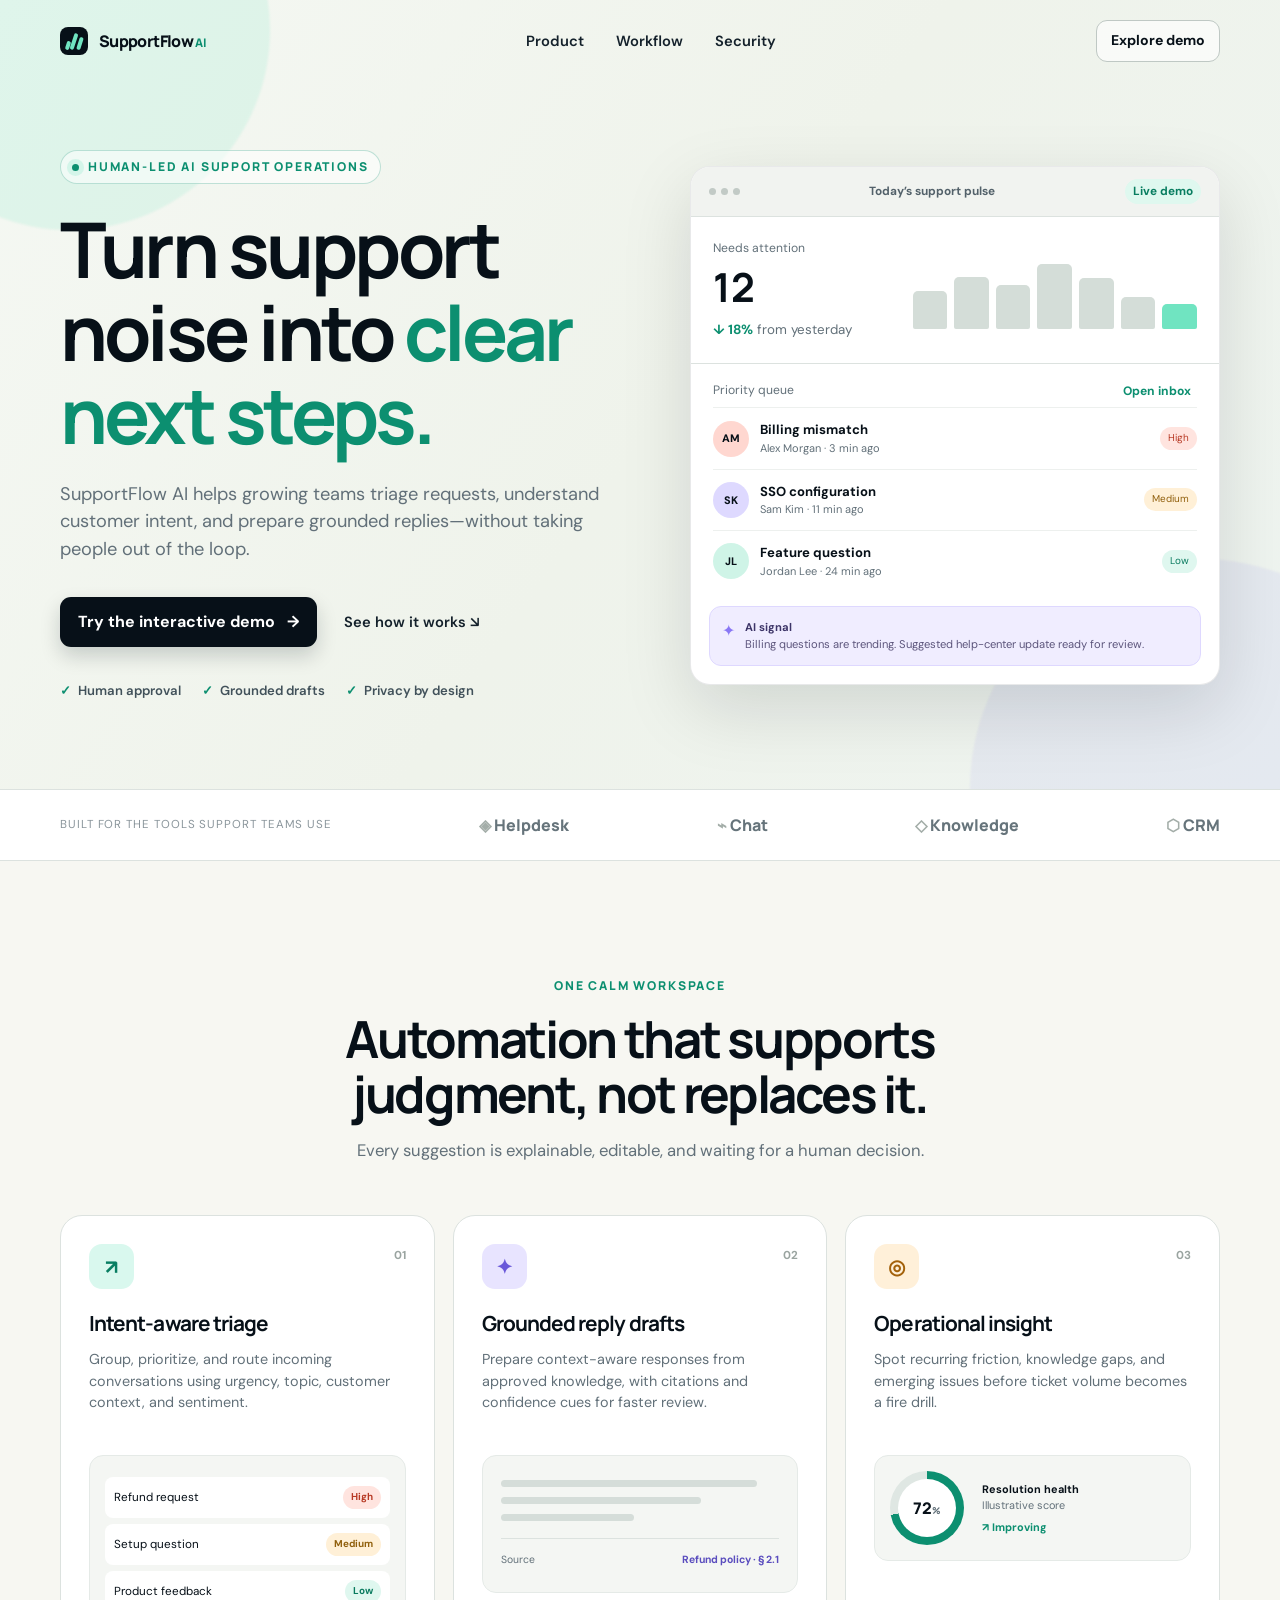
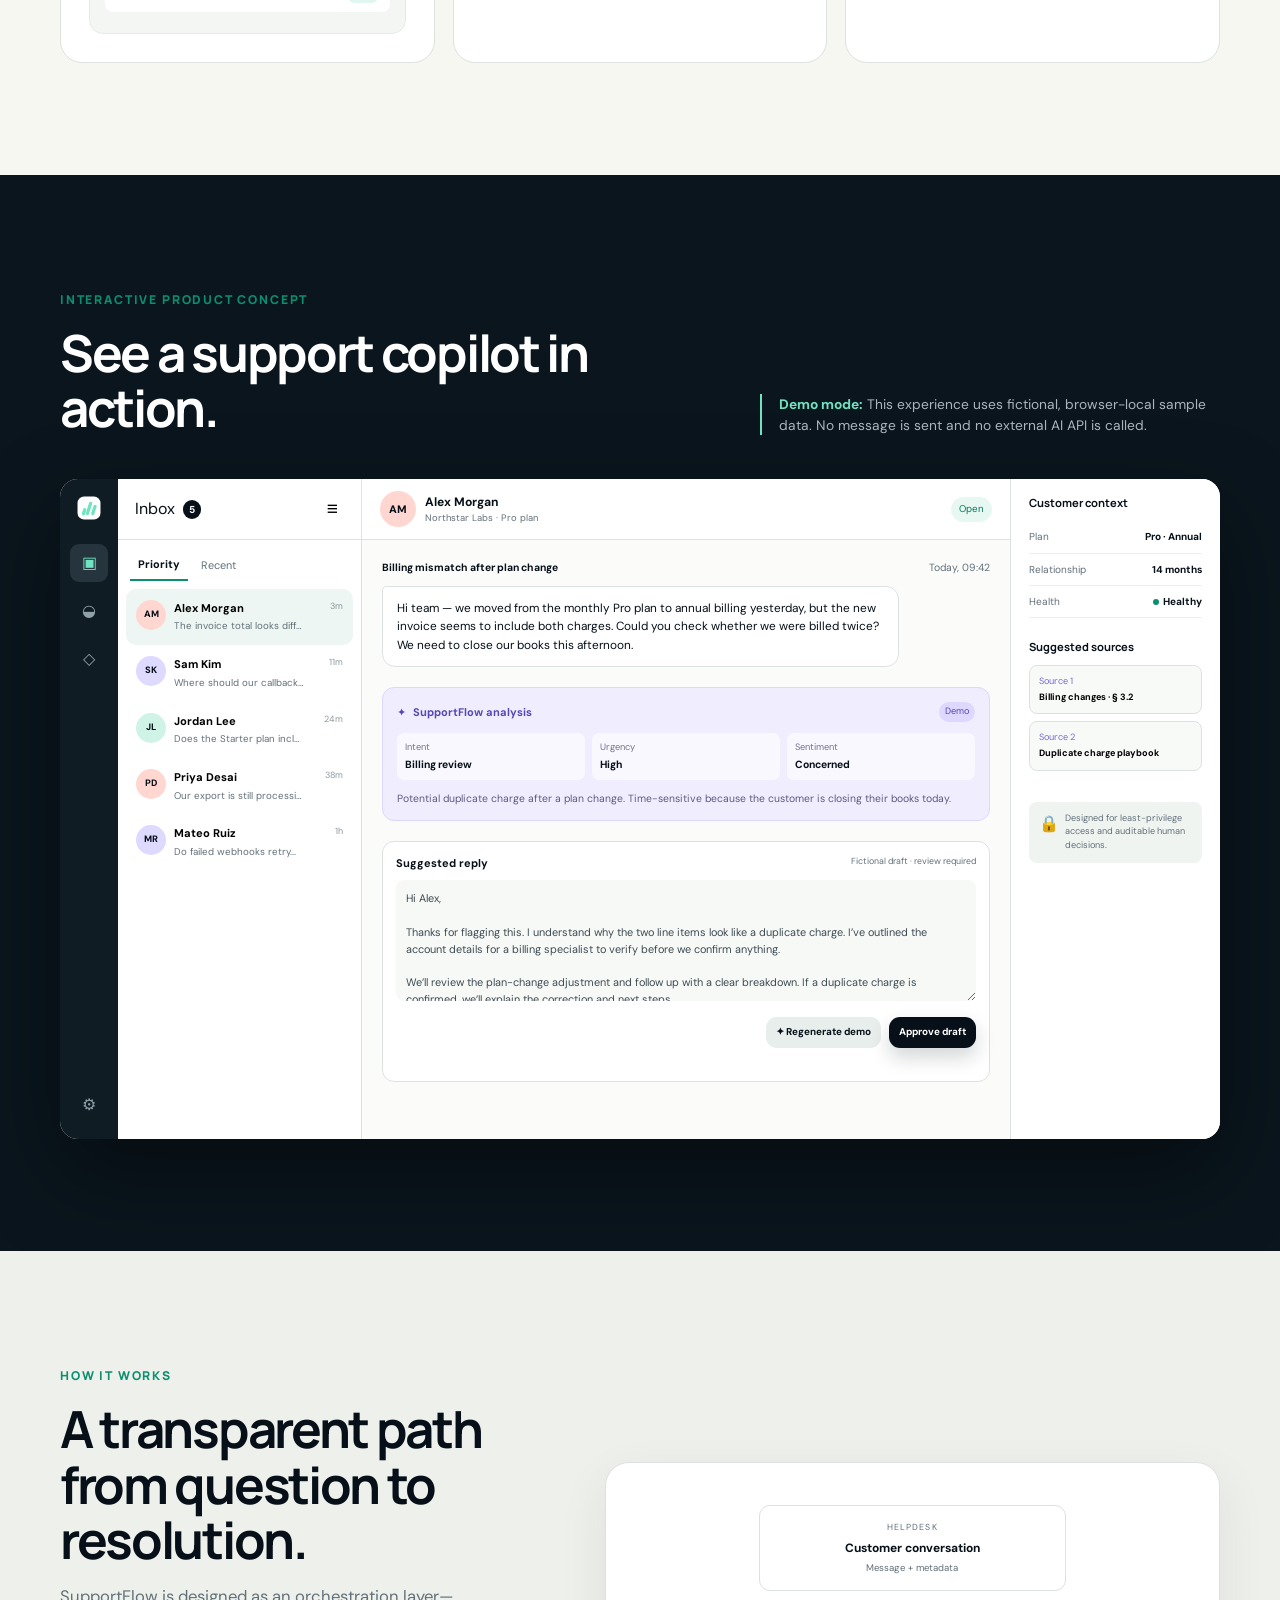
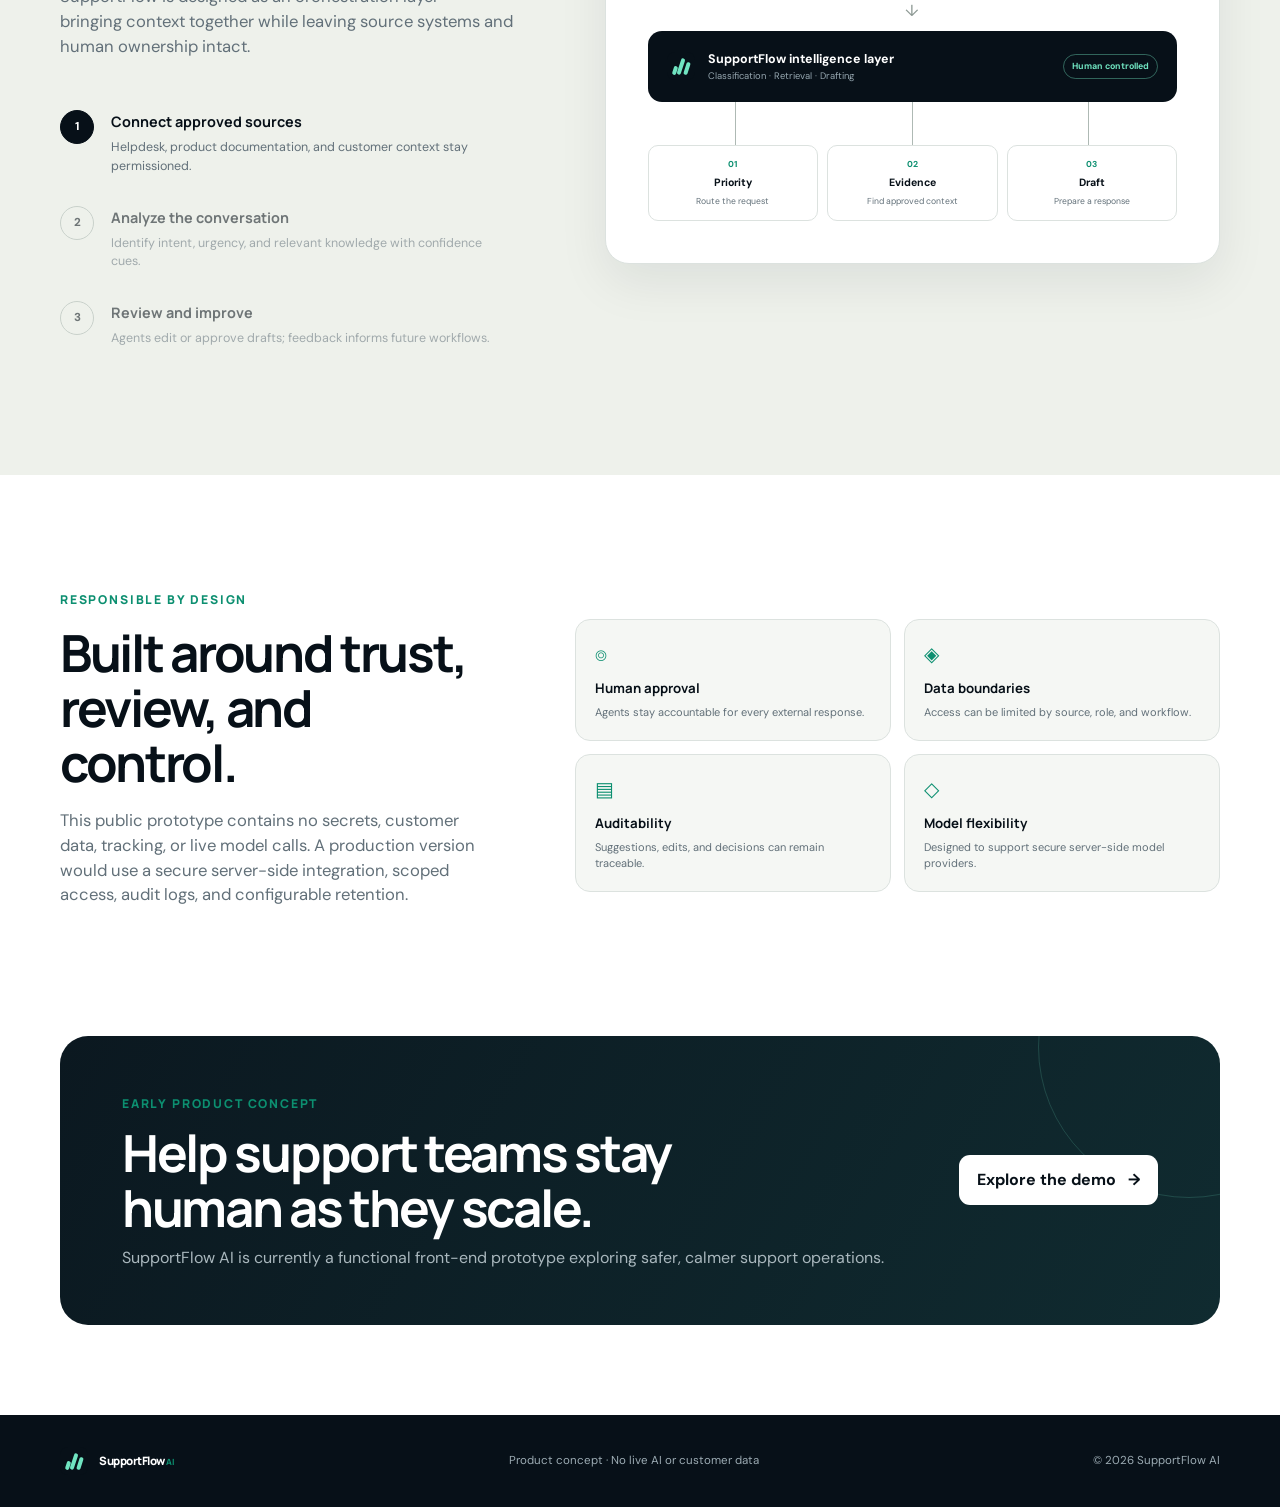
==== index.html @ e3190bab "Launch SupportFlow AI product demo" ====
<!doctype html>
<html lang="en">
<head>
  <meta charset="utf-8">
  <meta name="viewport" content="width=device-width, initial-scale=1">
  <meta name="description" content="SupportFlow AI is an AI-assisted support operations concept that triages conversations, drafts grounded replies, and keeps humans in control.">
  <meta name="theme-color" content="#071018">
  <title>SupportFlow AI — Calm, intelligent customer support</title>
  <link rel="preconnect" href="https://fonts.googleapis.com">
  <link rel="preconnect" href="https://fonts.gstatic.com" crossorigin>
  <link href="https://fonts.googleapis.com/css2?family=DM+Sans:wght@400;500;600;700&family=Manrope:wght@500;600;700;800&display=swap" rel="stylesheet">
  <link rel="stylesheet" href="styles.css">
</head>
<body>
  <a class="skip-link" href="#main">Skip to content</a>
  <header class="nav-shell">
    <nav class="nav container" aria-label="Primary navigation">
      <a class="brand" href="#top" aria-label="SupportFlow AI home">
        <span class="brand-mark" aria-hidden="true"><span></span><span></span><span></span></span>
        <span>SupportFlow <em>AI</em></span>
      </a>
      <div class="nav-links">
        <a href="#product">Product</a>
        <a href="#workflow">Workflow</a>
        <a href="#security">Security</a>
      </div>
      <a class="button button-small button-ghost" href="#demo">Explore demo</a>
    </nav>
  </header>

  <main id="main">
    <section class="hero" id="top">
      <div class="hero-glow hero-glow-one"></div>
      <div class="hero-glow hero-glow-two"></div>
      <div class="container hero-grid">
        <div class="hero-copy reveal">
          <div class="eyebrow"><span class="pulse"></span> Human-led AI support operations</div>
          <h1>Turn support noise into <span>clear next steps.</span></h1>
          <p class="hero-lede">SupportFlow AI helps growing teams triage requests, understand customer intent, and prepare grounded replies—without taking people out of the loop.</p>
          <div class="hero-actions">
            <a class="button button-primary" href="#demo">Try the interactive demo <span aria-hidden="true">→</span></a>
            <a class="text-link" href="#workflow">See how it works <span aria-hidden="true">↘</span></a>
          </div>
          <div class="trust-row" aria-label="Product principles">
            <span><i>✓</i> Human approval</span>
            <span><i>✓</i> Grounded drafts</span>
            <span><i>✓</i> Privacy by design</span>
          </div>
        </div>

        <div class="hero-card reveal delay-one" aria-label="Support dashboard preview">
          <div class="window-bar">
            <div class="window-dots"><span></span><span></span><span></span></div>
            <span>Today’s support pulse</span>
            <span class="live-pill">Live demo</span>
          </div>
          <div class="pulse-panel">
            <div class="metric-main">
              <span>Needs attention</span>
              <strong>12</strong>
              <small><b>↓ 18%</b> from yesterday</small>
            </div>
            <div class="mini-chart" aria-label="Illustrative workload trend">
              <div style="height:42%"></div><div style="height:58%"></div><div style="height:49%"></div><div style="height:72%"></div><div style="height:57%"></div><div style="height:36%"></div><div class="active" style="height:28%"></div>
            </div>
          </div>
          <div class="queue-list">
            <div class="queue-head"><span>Priority queue</span><button type="button" data-scroll-demo>Open inbox</button></div>
            <article>
              <span class="avatar coral">AM</span>
              <div><strong>Billing mismatch</strong><small>Alex Morgan · 3 min ago</small></div>
              <span class="tag high">High</span>
            </article>
            <article>
              <span class="avatar violet">SK</span>
              <div><strong>SSO configuration</strong><small>Sam Kim · 11 min ago</small></div>
              <span class="tag medium">Medium</span>
            </article>
            <article>
              <span class="avatar green">JL</span>
              <div><strong>Feature question</strong><small>Jordan Lee · 24 min ago</small></div>
              <span class="tag low">Low</span>
            </article>
          </div>
          <div class="ai-note"><span>✦</span><p><strong>AI signal</strong> Billing questions are trending. Suggested help-center update ready for review.</p></div>
        </div>
      </div>
    </section>

    <section class="logos" aria-label="Illustrative integration categories">
      <div class="container logo-row">
        <span>Built for the tools support teams use</span>
        <div><b>◈</b> Helpdesk</div><div><b>⌁</b> Chat</div><div><b>◇</b> Knowledge</div><div><b>⬡</b> CRM</div>
      </div>
    </section>

    <section class="section product" id="product">
      <div class="container">
        <div class="section-heading reveal">
          <span class="kicker">One calm workspace</span>
          <h2>Automation that supports judgment, not replaces it.</h2>
          <p>Every suggestion is explainable, editable, and waiting for a human decision.</p>
        </div>
        <div class="feature-grid">
          <article class="feature-card reveal">
            <div class="feature-icon mint">↗</div>
            <span class="step">01</span>
            <h3>Intent-aware triage</h3>
            <p>Group, prioritize, and route incoming conversations using urgency, topic, customer context, and sentiment.</p>
            <div class="feature-visual triage-visual">
              <div><span>Refund request</span><b class="tag high">High</b></div>
              <div><span>Setup question</span><b class="tag medium">Medium</b></div>
              <div><span>Product feedback</span><b class="tag low">Low</b></div>
            </div>
          </article>
          <article class="feature-card reveal delay-one">
            <div class="feature-icon violet-bg">✦</div>
            <span class="step">02</span>
            <h3>Grounded reply drafts</h3>
            <p>Prepare context-aware responses from approved knowledge, with citations and confidence cues for faster review.</p>
            <div class="feature-visual draft-visual">
              <span class="typing-line wide"></span><span class="typing-line"></span><span class="typing-line short"></span>
              <div><span>Source</span><b>Refund policy · § 2.1</b></div>
            </div>
          </article>
          <article class="feature-card reveal delay-two">
            <div class="feature-icon orange-bg">◎</div>
            <span class="step">03</span>
            <h3>Operational insight</h3>
            <p>Spot recurring friction, knowledge gaps, and emerging issues before ticket volume becomes a fire drill.</p>
            <div class="feature-visual insight-visual">
              <div class="donut"><span>72<small>%</small></span></div>
              <div><strong>Resolution health</strong><small>Illustrative score</small><b>↗ Improving</b></div>
            </div>
          </article>
        </div>
      </div>
    </section>

    <section class="section demo-section" id="demo">
      <div class="container">
        <div class="demo-heading reveal">
          <div><span class="kicker">Interactive product concept</span><h2>See a support copilot in action.</h2></div>
          <p><strong>Demo mode:</strong> This experience uses fictional, browser-local sample data. No message is sent and no external AI API is called.</p>
        </div>
        <div class="demo-app reveal">
          <aside class="demo-sidebar">
            <div class="mini-brand"><span class="brand-mark"><span></span><span></span><span></span></span></div>
            <button class="side-active" aria-label="Inbox">▣</button><button aria-label="Analytics">◒</button><button aria-label="Knowledge base">◇</button>
            <span class="side-spacer"></span><button aria-label="Settings">⚙</button>
          </aside>
          <section class="inbox-pane" aria-label="Conversation list">
            <div class="pane-title"><div><span>Inbox</span><strong>5</strong></div><button aria-label="Filter">≡</button></div>
            <div class="inbox-tabs"><button class="active">Priority</button><button>Recent</button></div>
            <div id="conversation-list" class="conversation-list"></div>
          </section>
          <section class="conversation-pane" aria-live="polite">
            <div class="conversation-header">
              <div><span id="customer-avatar" class="avatar coral">AM</span><div><strong id="customer-name">Alex Morgan</strong><small id="customer-company">Northstar Labs · Pro plan</small></div></div>
              <span id="ticket-status" class="status-pill">Open</span>
            </div>
            <div class="message-area">
              <div class="message-meta"><span id="ticket-subject">Billing mismatch after plan change</span><time id="ticket-time">Today, 09:42</time></div>
              <div class="customer-message"><p id="ticket-message"></p></div>
              <div class="analysis-card">
                <div class="analysis-title"><span>✦</span><strong>SupportFlow analysis</strong><small>Demo</small></div>
                <div class="analysis-grid"><div><span>Intent</span><b id="analysis-intent"></b></div><div><span>Urgency</span><b id="analysis-urgency"></b></div><div><span>Sentiment</span><b id="analysis-sentiment"></b></div></div>
                <p id="analysis-summary"></p>
              </div>
              <div class="reply-box">
                <div class="reply-label"><span>Suggested reply</span><small>Fictional draft · review required</small></div>
                <textarea id="reply-text" rows="6" aria-label="Suggested reply"></textarea>
                <div class="reply-actions"><button id="regenerate-button" class="button button-soft" type="button">✦ Regenerate demo</button><button id="approve-button" class="button button-primary" type="button">Approve draft</button></div>
                <p id="action-feedback" class="action-feedback" role="status"></p>
              </div>
            </div>
          </section>
          <aside class="context-pane">
            <h3>Customer context</h3>
            <dl><div><dt>Plan</dt><dd id="context-plan">Pro</dd></div><div><dt>Relationship</dt><dd id="context-age">14 months</dd></div><div><dt>Health</dt><dd><span class="health-dot"></span><span id="context-health">Healthy</span></dd></div></dl>
            <h3>Suggested sources</h3>
            <div id="source-list" class="source-list"></div>
            <div class="context-note"><span>🔒</span><p>Designed for least-privilege access and auditable human decisions.</p></div>
          </aside>
        </div>
      </div>
    </section>

    <section class="section workflow" id="workflow">
      <div class="container workflow-grid">
        <div class="workflow-copy reveal">
          <span class="kicker">How it works</span>
          <h2>A transparent path from question to resolution.</h2>
          <p>SupportFlow is designed as an orchestration layer—bringing context together while leaving source systems and human ownership intact.</p>
          <ol class="workflow-list">
            <li class="active"><span>1</span><div><strong>Connect approved sources</strong><p>Helpdesk, product documentation, and customer context stay permissioned.</p></div></li>
            <li><span>2</span><div><strong>Analyze the conversation</strong><p>Identify intent, urgency, and relevant knowledge with confidence cues.</p></div></li>
            <li><span>3</span><div><strong>Review and improve</strong><p>Agents edit or approve drafts; feedback informs future workflows.</p></div></li>
          </ol>
        </div>
        <div class="architecture reveal delay-one" aria-label="Conceptual product architecture">
          <div class="arch-source"><span>HELPDESK</span><strong>Customer conversation</strong><small>Message + metadata</small></div>
          <div class="arch-arrow">↓</div>
          <div class="arch-core"><span class="brand-mark"><span></span><span></span><span></span></span><div><strong>SupportFlow intelligence layer</strong><small>Classification · Retrieval · Drafting</small></div><b>Human controlled</b></div>
          <div class="arch-split"><span></span><span></span><span></span></div>
          <div class="arch-results"><div><b>01</b><strong>Priority</strong><small>Route the request</small></div><div><b>02</b><strong>Evidence</strong><small>Find approved context</small></div><div><b>03</b><strong>Draft</strong><small>Prepare a response</small></div></div>
        </div>
      </div>
    </section>

    <section class="section security" id="security">
      <div class="container security-wrap reveal">
        <div><span class="kicker">Responsible by design</span><h2>Built around trust, review, and control.</h2><p>This public prototype contains no secrets, customer data, tracking, or live model calls. A production version would use a secure server-side integration, scoped access, audit logs, and configurable retention.</p></div>
        <div class="security-grid"><article><span>⌾</span><strong>Human approval</strong><p>Agents stay accountable for every external response.</p></article><article><span>◈</span><strong>Data boundaries</strong><p>Access can be limited by source, role, and workflow.</p></article><article><span>▤</span><strong>Auditability</strong><p>Suggestions, edits, and decisions can remain traceable.</p></article><article><span>◇</span><strong>Model flexibility</strong><p>Designed to support secure server-side model providers.</p></article></div>
      </div>
    </section>

    <section class="cta">
      <div class="container cta-card reveal">
        <div><span class="kicker">Early product concept</span><h2>Help support teams stay human as they scale.</h2><p>SupportFlow AI is currently a functional front-end prototype exploring safer, calmer support operations.</p></div>
        <a class="button button-light" href="#demo">Explore the demo <span>→</span></a>
      </div>
    </section>
  </main>

  <footer>
    <div class="container footer-row"><a class="brand" href="#top"><span class="brand-mark"><span></span><span></span><span></span></span><span>SupportFlow <em>AI</em></span></a><p>Product concept · No live AI or customer data</p><span>© <span id="year"></span> SupportFlow AI</span></div>
  </footer>
  <script src="script.js"></script>
</body>
</html>
---- styles.css ----
:root{--ink:#071018;--ink-soft:#14212b;--paper:#f7f7f2;--white:#fff;--muted:#627079;--line:#dce2df;--mint:#70e4c1;--mint-dark:#0c8f70;--violet:#8977f5;--coral:#ff806b;--orange:#ffb75a;--shadow:0 24px 70px rgba(4,17,24,.13);--radius:22px}
*{box-sizing:border-box}html{scroll-behavior:smooth}body{margin:0;background:var(--paper);color:var(--ink);font-family:"DM Sans",sans-serif;line-height:1.5}button,a{font:inherit}button{cursor:pointer}.container{width:min(1160px,calc(100% - 40px));margin:auto}.skip-link{position:fixed;left:12px;top:-50px;z-index:99;background:var(--mint);color:var(--ink);padding:10px 16px;border-radius:8px}.skip-link:focus{top:12px}.nav-shell{position:absolute;top:0;left:0;right:0;z-index:10}.nav{height:82px;display:flex;align-items:center;justify-content:space-between}.brand{display:flex;align-items:center;gap:11px;color:inherit;text-decoration:none;font-family:Manrope,sans-serif;font-weight:800;letter-spacing:-.04em}.brand em{color:var(--mint-dark);font-size:.74em;font-style:normal}.brand-mark{width:28px;height:28px;display:flex;align-items:flex-end;justify-content:center;gap:2px;padding:5px;border-radius:8px;background:var(--ink)}.brand-mark span{display:block;width:4px;border-radius:5px;background:var(--mint);transform:rotate(18deg)}.brand-mark span:nth-child(1){height:9px}.brand-mark span:nth-child(2){height:17px}.brand-mark span:nth-child(3){height:13px}.nav-links{display:flex;gap:32px}.nav-links a,.text-link{color:var(--ink-soft);text-decoration:none;font-weight:600;font-size:.92rem}.nav-links a:hover{color:var(--mint-dark)}.button{border:0;border-radius:11px;padding:13px 18px;text-decoration:none;font-weight:700;display:inline-flex;align-items:center;justify-content:center;gap:12px;transition:.2s ease}.button:hover{transform:translateY(-2px)}.button-small{padding:9px 14px;font-size:.88rem}.button-ghost{border:1px solid #bfc8c4;color:var(--ink);background:rgba(255,255,255,.65)}.button-primary{background:var(--ink);color:#fff;box-shadow:0 9px 20px rgba(5,21,29,.18)}.button-soft{background:#e8eeeb;color:var(--ink)}.button-light{background:#fff;color:var(--ink)}.hero{position:relative;overflow:hidden;padding:150px 0 88px;background:linear-gradient(125deg,#f5f8f3 0%,#eff3eb 52%,#eef4f0 100%)}.hero-grid{display:grid;grid-template-columns:1.02fr .98fr;gap:78px;align-items:center;position:relative}.hero-glow{position:absolute;border-radius:50%;filter:blur(1px)}.hero-glow-one{width:400px;height:400px;background:rgba(112,228,193,.16);top:-170px;left:-130px}.hero-glow-two{width:460px;height:460px;background:rgba(137,119,245,.09);right:-150px;bottom:-230px}.eyebrow,.kicker{font-family:Manrope,sans-serif;font-size:.76rem;letter-spacing:.15em;text-transform:uppercase;font-weight:800;color:var(--mint-dark)}.eyebrow{display:inline-flex;align-items:center;gap:9px;padding:7px 11px;border:1px solid rgba(12,143,112,.25);border-radius:999px;background:rgba(255,255,255,.55)}.pulse{width:7px;height:7px;border-radius:50%;background:var(--mint-dark);box-shadow:0 0 0 5px rgba(112,228,193,.22)}h1,h2,h3{font-family:Manrope,sans-serif;line-height:1.08;letter-spacing:-.045em;margin-top:0}h1{font-size:clamp(3.1rem,6vw,5.5rem);margin:24px 0 24px;max-width:720px}h1 span{color:var(--mint-dark)}.hero-lede{font-size:1.14rem;color:var(--muted);max-width:610px}.hero-actions{display:flex;align-items:center;gap:27px;margin:34px 0}.trust-row{display:flex;gap:21px;color:#41515a;font-size:.82rem;font-weight:600}.trust-row i{font-style:normal;color:var(--mint-dark);margin-right:4px}.hero-card{background:#fff;border:1px solid rgba(7,16,24,.09);border-radius:20px;box-shadow:var(--shadow);overflow:hidden;transform:rotate(1deg)}.window-bar{height:50px;background:#f1f3f0;border-bottom:1px solid var(--line);display:flex;align-items:center;justify-content:space-between;padding:0 18px;font-size:.74rem;font-weight:700;color:#53616a}.window-dots{display:flex;gap:5px}.window-dots span{width:7px;height:7px;border-radius:50%;background:#c2cac6}.live-pill{background:#dff8ef;color:#087d60;padding:4px 8px;border-radius:99px}.pulse-panel{display:grid;grid-template-columns:1fr 1.6fr;gap:22px;padding:22px;border-bottom:1px solid var(--line)}.metric-main span{display:block;color:var(--muted);font-size:.76rem}.metric-main strong{font-family:Manrope,sans-serif;font-size:2.5rem;display:block}.metric-main small{color:var(--muted)}.metric-main b{color:var(--mint-dark)}.mini-chart{height:90px;display:flex;gap:7px;align-items:flex-end}.mini-chart div{flex:1;border-radius:5px 5px 2px 2px;background:#d4ddd8}.mini-chart .active{background:var(--mint)}.queue-list{padding:17px 22px 7px}.queue-head{display:flex;justify-content:space-between;font-size:.76rem;color:var(--muted);margin-bottom:6px}.queue-head button{border:0;background:none;color:var(--mint-dark);font-weight:700}.queue-list article{display:grid;grid-template-columns:36px 1fr auto;align-items:center;gap:11px;padding:12px 0;border-top:1px solid #edf0ee}.queue-list article div strong,.queue-list article div small{display:block}.queue-list article div strong{font-size:.82rem}.queue-list article div small{font-size:.69rem;color:var(--muted)}.avatar{display:grid;place-items:center;width:36px;height:36px;border-radius:50%;font-size:.68rem;font-weight:800;color:var(--ink)}.avatar.coral{background:#ffd7d0}.avatar.violet{background:#ded9ff}.avatar.green{background:#cff4e7}.tag{font-size:.62rem;padding:4px 8px;border-radius:99px}.tag.high{background:#ffe4df;color:#b73924}.tag.medium{background:#fff0d7;color:#91600d}.tag.low{background:#dff7ef;color:#087a5e}.ai-note{display:flex;gap:10px;margin:8px 18px 18px;padding:12px;background:#f0edff;border:1px solid #ded8ff;border-radius:12px}.ai-note span{color:var(--violet)}.ai-note p{font-size:.7rem;margin:0;color:#5d567d}.ai-note strong{display:block;color:#3d3568}.logos{padding:23px 0;background:#fff;border-top:1px solid var(--line);border-bottom:1px solid var(--line)}.logo-row{display:flex;align-items:center;justify-content:space-between;gap:24px;color:#8a959b}.logo-row>span{font-size:.72rem;letter-spacing:.08em;text-transform:uppercase}.logo-row div{font-family:Manrope;font-weight:800;color:#66747b}.logo-row b{color:#a3ada8}.section{padding:112px 0}.section-heading{text-align:center;max-width:720px;margin:0 auto 52px}.section-heading h2,.demo-heading h2,.workflow-copy h2,.security h2,.cta h2{font-size:clamp(2.2rem,4vw,3.7rem);margin:14px 0 17px}.section-heading p,.demo-heading p,.workflow-copy>p,.security-wrap>div>p{color:var(--muted);font-size:1.04rem}.feature-grid{display:grid;grid-template-columns:repeat(3,1fr);gap:18px}.feature-card{position:relative;background:#fff;padding:28px;border:1px solid var(--line);border-radius:var(--radius);overflow:hidden}.feature-icon{width:45px;height:45px;border-radius:13px;display:grid;place-items:center;font-size:1.25rem;font-weight:800}.mint{background:#d9f8ee;color:#087e62}.violet-bg{background:#e8e4ff;color:#6958d9}.orange-bg{background:#fff0d9;color:#a3610a}.step{position:absolute;right:28px;top:31px;font-size:.72rem;color:#9aa4a0;font-weight:700}.feature-card h3{font-size:1.3rem;margin:23px 0 12px}.feature-card>p{color:var(--muted);font-size:.9rem;min-height:82px}.feature-visual{margin-top:24px;background:#f4f6f3;border:1px solid #e5eae7;border-radius:14px;padding:15px}.triage-visual div{display:flex;justify-content:space-between;align-items:center;background:#fff;padding:9px;margin:6px 0;border-radius:8px;font-size:.73rem}.draft-visual{padding:24px 18px}.typing-line{display:block;height:7px;width:72%;background:#d5ddd9;border-radius:9px;margin-bottom:10px}.typing-line.wide{width:92%}.typing-line.short{width:48%}.draft-visual div{border-top:1px solid var(--line);padding-top:13px;margin-top:17px;display:flex;justify-content:space-between;font-size:.65rem;color:var(--muted)}.draft-visual div b{color:#5a4dbe}.insight-visual{display:flex;align-items:center;gap:18px}.donut{width:74px;height:74px;display:grid;place-items:center;border-radius:50%;background:conic-gradient(var(--mint-dark) 0 72%,#dfe7e3 72%);position:relative}.donut:before{content:"";position:absolute;inset:8px;background:#fff;border-radius:50%}.donut span{position:relative;font-family:Manrope;font-weight:800}.donut small{font-size:.6em}.insight-visual>div:last-child strong,.insight-visual>div:last-child small,.insight-visual>div:last-child b{display:block;font-size:.68rem}.insight-visual small{color:var(--muted)}.insight-visual b{color:var(--mint-dark);margin-top:6px}.demo-section{background:#0a151d;color:#fff}.demo-heading{display:grid;grid-template-columns:1fr 460px;align-items:end;gap:40px;margin-bottom:44px}.demo-heading h2{margin-bottom:0}.demo-heading p{color:#aab5bc;margin:0;font-size:.86rem;border-left:2px solid var(--mint);padding-left:17px}.demo-heading p strong{color:var(--mint)}.demo-app{min-height:660px;display:grid;grid-template-columns:58px 244px 1fr 210px;background:#f7f8f6;color:var(--ink);border-radius:18px;overflow:hidden;box-shadow:0 35px 90px rgba(0,0,0,.38)}.demo-sidebar{background:#101c24;display:flex;align-items:center;flex-direction:column;padding:15px 0;gap:10px}.demo-sidebar .brand-mark{background:#fff;transform:scale(.82);margin-bottom:12px}.demo-sidebar button{border:0;background:transparent;color:#8fa0a9;width:38px;height:38px;border-radius:9px}.demo-sidebar button:hover,.demo-sidebar button.side-active{background:#26353d;color:var(--mint)}.side-spacer{flex:1}.inbox-pane{border-right:1px solid var(--line);background:#fff}.pane-title{height:61px;padding:0 17px;display:flex;align-items:center;justify-content:space-between;border-bottom:1px solid var(--line)}.pane-title div{display:flex;gap:8px;align-items:center}.pane-title strong{background:var(--ink);color:#fff;border-radius:99px;font-size:.63rem;padding:2px 6px}.pane-title button{border:0;background:none;font-size:1.2rem}.inbox-tabs{display:flex;padding:10px 12px 4px;gap:5px}.inbox-tabs button{border:0;background:none;color:var(--muted);font-size:.68rem;padding:6px 8px}.inbox-tabs button.active{color:var(--ink);font-weight:700;border-bottom:2px solid var(--mint-dark)}.conversation-list{padding:4px 8px}.conversation-item{width:100%;text-align:left;border:0;background:#fff;padding:11px 10px;border-radius:10px;display:grid;grid-template-columns:30px 1fr auto;gap:8px;align-items:start}.conversation-item:hover,.conversation-item.active{background:#edf6f2}.conversation-item .avatar{width:30px;height:30px;font-size:.58rem}.conversation-item div strong,.conversation-item div small{display:block}.conversation-item div strong{font-size:.7rem;margin-bottom:3px}.conversation-item div small{font-size:.61rem;color:var(--muted);white-space:nowrap;overflow:hidden;text-overflow:ellipsis;max-width:130px}.conversation-item time{font-size:.56rem;color:#8d989e}.conversation-pane{min-width:0;background:#fbfcfa}.conversation-header{height:61px;padding:0 18px;border-bottom:1px solid var(--line);display:flex;align-items:center;justify-content:space-between;background:#fff}.conversation-header>div{display:flex;align-items:center;gap:9px}.conversation-header strong,.conversation-header small{display:block}.conversation-header strong{font-size:.76rem}.conversation-header small{font-size:.59rem;color:var(--muted)}.status-pill{font-size:.61rem;background:#e6f8f1;color:#08775c;padding:5px 8px;border-radius:99px}.message-area{padding:20px;height:599px;overflow:auto}.message-meta{display:flex;justify-content:space-between;font-size:.65rem;color:var(--muted);margin-bottom:10px}.message-meta span{color:var(--ink);font-weight:700}.customer-message{display:flex;justify-content:flex-start}.customer-message p{font-size:.74rem;line-height:1.55;background:#fff;border:1px solid var(--line);padding:12px 14px;border-radius:4px 13px 13px 13px;max-width:85%;margin:0}.analysis-card{margin:20px 0;background:#f0edff;border:1px solid #ddd6ff;border-radius:12px;padding:14px}.analysis-title{display:flex;align-items:center;gap:7px;font-size:.69rem;color:#5547b4}.analysis-title small{margin-left:auto;background:#ded8ff;padding:3px 6px;border-radius:99px}.analysis-grid{display:grid;grid-template-columns:repeat(3,1fr);gap:7px;margin:11px 0}.analysis-grid div{background:rgba(255,255,255,.65);padding:8px;border-radius:7px}.analysis-grid span,.analysis-grid b{display:block;font-size:.58rem}.analysis-grid span{color:#76708f}.analysis-grid b{font-size:.65rem;margin-top:2px}.analysis-card>p{font-size:.65rem;line-height:1.45;color:#5f5980;margin:8px 0 0}.reply-box{border:1px solid var(--line);border-radius:12px;background:#fff;padding:13px}.reply-label{display:flex;justify-content:space-between;margin-bottom:8px}.reply-label span{font-size:.69rem;font-weight:700}.reply-label small{font-size:.55rem;color:var(--muted)}.reply-box textarea{width:100%;resize:vertical;border:0;outline:none;background:#f7f9f7;border-radius:8px;padding:10px;font:inherit;font-size:.68rem;line-height:1.55;color:#3e4b52}.reply-actions{display:flex;justify-content:flex-end;gap:8px;margin-top:9px}.reply-actions .button{font-size:.62rem;padding:8px 10px}.action-feedback{min-height:15px;text-align:right;margin:5px 0 0;font-size:.58rem;color:var(--mint-dark)}.context-pane{background:#fff;border-left:1px solid var(--line);padding:18px}.context-pane h3{font-size:.7rem;letter-spacing:0;margin:0 0 12px}.context-pane dl{margin:0 0 23px}.context-pane dl div{display:flex;justify-content:space-between;padding:8px 0;border-bottom:1px solid #edf0ee;font-size:.63rem}.context-pane dt{color:var(--muted)}.context-pane dd{margin:0;font-weight:700}.health-dot{display:inline-block;width:6px;height:6px;background:var(--mint-dark);border-radius:50%;margin-right:4px}.source-list button{width:100%;border:1px solid var(--line);background:#f8faf8;text-align:left;padding:9px;border-radius:8px;margin-bottom:7px}.source-list button span,.source-list button b{display:block;font-size:.57rem}.source-list button span{color:#7668d4}.source-list button b{margin-top:2px}.context-note{display:flex;gap:6px;margin-top:24px;padding:10px;background:#f0f4f1;border-radius:8px}.context-note p{font-size:.57rem;color:var(--muted);margin:0}.workflow{background:#eef1eb}.workflow-grid{display:grid;grid-template-columns:.85fr 1.15fr;gap:90px;align-items:center}.workflow-list{list-style:none;padding:0;margin:36px 0 0}.workflow-list li{display:flex;gap:17px;padding:15px 0;opacity:.55}.workflow-list li.active{opacity:1}.workflow-list li>span{flex:0 0 34px;height:34px;border:1px solid #aab6b0;border-radius:50%;display:grid;place-items:center;font-weight:800;font-size:.72rem}.workflow-list li.active>span{background:var(--ink);color:#fff;border-color:var(--ink)}.workflow-list strong{font-family:Manrope;font-size:.9rem}.workflow-list p{margin:4px 0 0;font-size:.78rem;color:var(--muted)}.architecture{background:#fff;border:1px solid var(--line);border-radius:24px;padding:42px;box-shadow:0 18px 50px rgba(11,29,37,.08)}.arch-source{width:58%;margin:auto;text-align:center;border:1px solid var(--line);padding:15px;border-radius:11px}.arch-source span,.arch-source strong,.arch-source small{display:block}.arch-source span{font-size:.55rem;color:var(--muted);letter-spacing:.12em}.arch-source strong{font-size:.75rem;margin:4px}.arch-source small{font-size:.6rem;color:var(--muted)}.arch-arrow{text-align:center;color:#8d9994;height:40px;line-height:40px}.arch-core{display:flex;align-items:center;gap:13px;background:var(--ink);color:#fff;border-radius:14px;padding:19px}.arch-core strong,.arch-core small{display:block}.arch-core strong{font-size:.78rem}.arch-core small{font-size:.59rem;color:#96a7b0}.arch-core>b{margin-left:auto;color:var(--mint);border:1px solid rgba(112,228,193,.4);padding:5px 8px;border-radius:99px;font-size:.55rem}.arch-split{display:flex;justify-content:space-around;height:43px}.arch-split span{width:1px;background:#aeb9b4}.arch-results{display:grid;grid-template-columns:repeat(3,1fr);gap:9px}.arch-results div{text-align:center;border:1px solid var(--line);border-radius:10px;padding:12px 5px}.arch-results b,.arch-results strong,.arch-results small{display:block}.arch-results b{font-size:.54rem;color:var(--mint-dark)}.arch-results strong{font-size:.66rem;margin:4px}.arch-results small{font-size:.54rem;color:var(--muted)}.security{background:#fff}.security-wrap{display:grid;grid-template-columns:.8fr 1.2fr;gap:85px;align-items:center}.security-grid{display:grid;grid-template-columns:1fr 1fr;gap:13px}.security-grid article{background:#f5f7f4;border:1px solid var(--line);border-radius:15px;padding:19px}.security-grid article>span{font-size:1.25rem;color:var(--mint-dark)}.security-grid strong{display:block;font-family:Manrope;font-size:.83rem;margin:10px 0 5px}.security-grid p{font-size:.69rem;color:var(--muted);margin:0}.cta{background:#fff;padding:0 0 90px}.cta-card{background:linear-gradient(120deg,#0b1820,#102b30);color:#fff;border-radius:28px;padding:55px 62px;display:flex;align-items:center;justify-content:space-between;gap:60px;overflow:hidden;position:relative}.cta-card:after{content:"";position:absolute;width:300px;height:300px;border:1px solid rgba(112,228,193,.18);border-radius:50%;right:-120px;top:-140px}.cta h2{max-width:700px;margin:10px 0;font-size:clamp(2rem,4vw,3.5rem)}.cta p{color:#a9b7bd;margin:0}.cta .button{flex:0 0 auto;position:relative;z-index:1}footer{background:#071018;color:#9cabb3;padding:26px 0}.footer-row{display:flex;justify-content:space-between;align-items:center;font-size:.72rem}.footer-row .brand{color:#fff}.reveal{opacity:0;transform:translateY(18px);transition:opacity .7s ease,transform .7s ease}.reveal.visible{opacity:1;transform:none}.delay-one{transition-delay:.12s}.delay-two{transition-delay:.24s}@media(prefers-reduced-motion:reduce){html{scroll-behavior:auto}.reveal{opacity:1;transform:none;transition:none}.button:hover{transform:none}}@media(max-width:980px){.hero-grid,.workflow-grid,.security-wrap{grid-template-columns:1fr}.hero-grid{gap:54px}.hero-copy{text-align:center}.hero-lede{margin-left:auto;margin-right:auto}.hero-actions,.trust-row{justify-content:center}.hero-card{max-width:620px;margin:auto}.feature-grid{grid-template-columns:1fr}.feature-card>p{min-height:0}.demo-heading{grid-template-columns:1fr}.demo-app{grid-template-columns:52px 210px 1fr}.context-pane{display:none}.workflow-grid,.security-wrap{gap:52px}.demo-app{min-height:620px}.message-area{height:559px}}@media(max-width:720px){.container{width:min(100% - 26px,1160px)}.nav-links{display:none}.nav{height:70px}.hero{padding-top:120px}.hero-actions{flex-direction:column;gap:15px}.trust-row{flex-wrap:wrap}.logo-row{flex-wrap:wrap;justify-content:center}.logo-row>span{width:100%;text-align:center}.section{padding:80px 0}.demo-app{display:block;min-height:0}.demo-sidebar,.inbox-pane{display:none}.conversation-pane{min-height:620px}.message-area{height:auto;min-height:559px}.analysis-grid{grid-template-columns:1fr}.reply-label{gap:12px}.reply-actions{flex-wrap:wrap}.architecture{padding:25px 16px}.arch-source{width:80%}.arch-core{align-items:flex-start;flex-wrap:wrap}.arch-core>b{margin-left:0}.arch-results{gap:5px}.security-grid{grid-template-columns:1fr}.cta-card{padding:42px 28px;align-items:flex-start;flex-direction:column;gap:26px}.footer-row{flex-direction:column;gap:15px;text-align:center}}
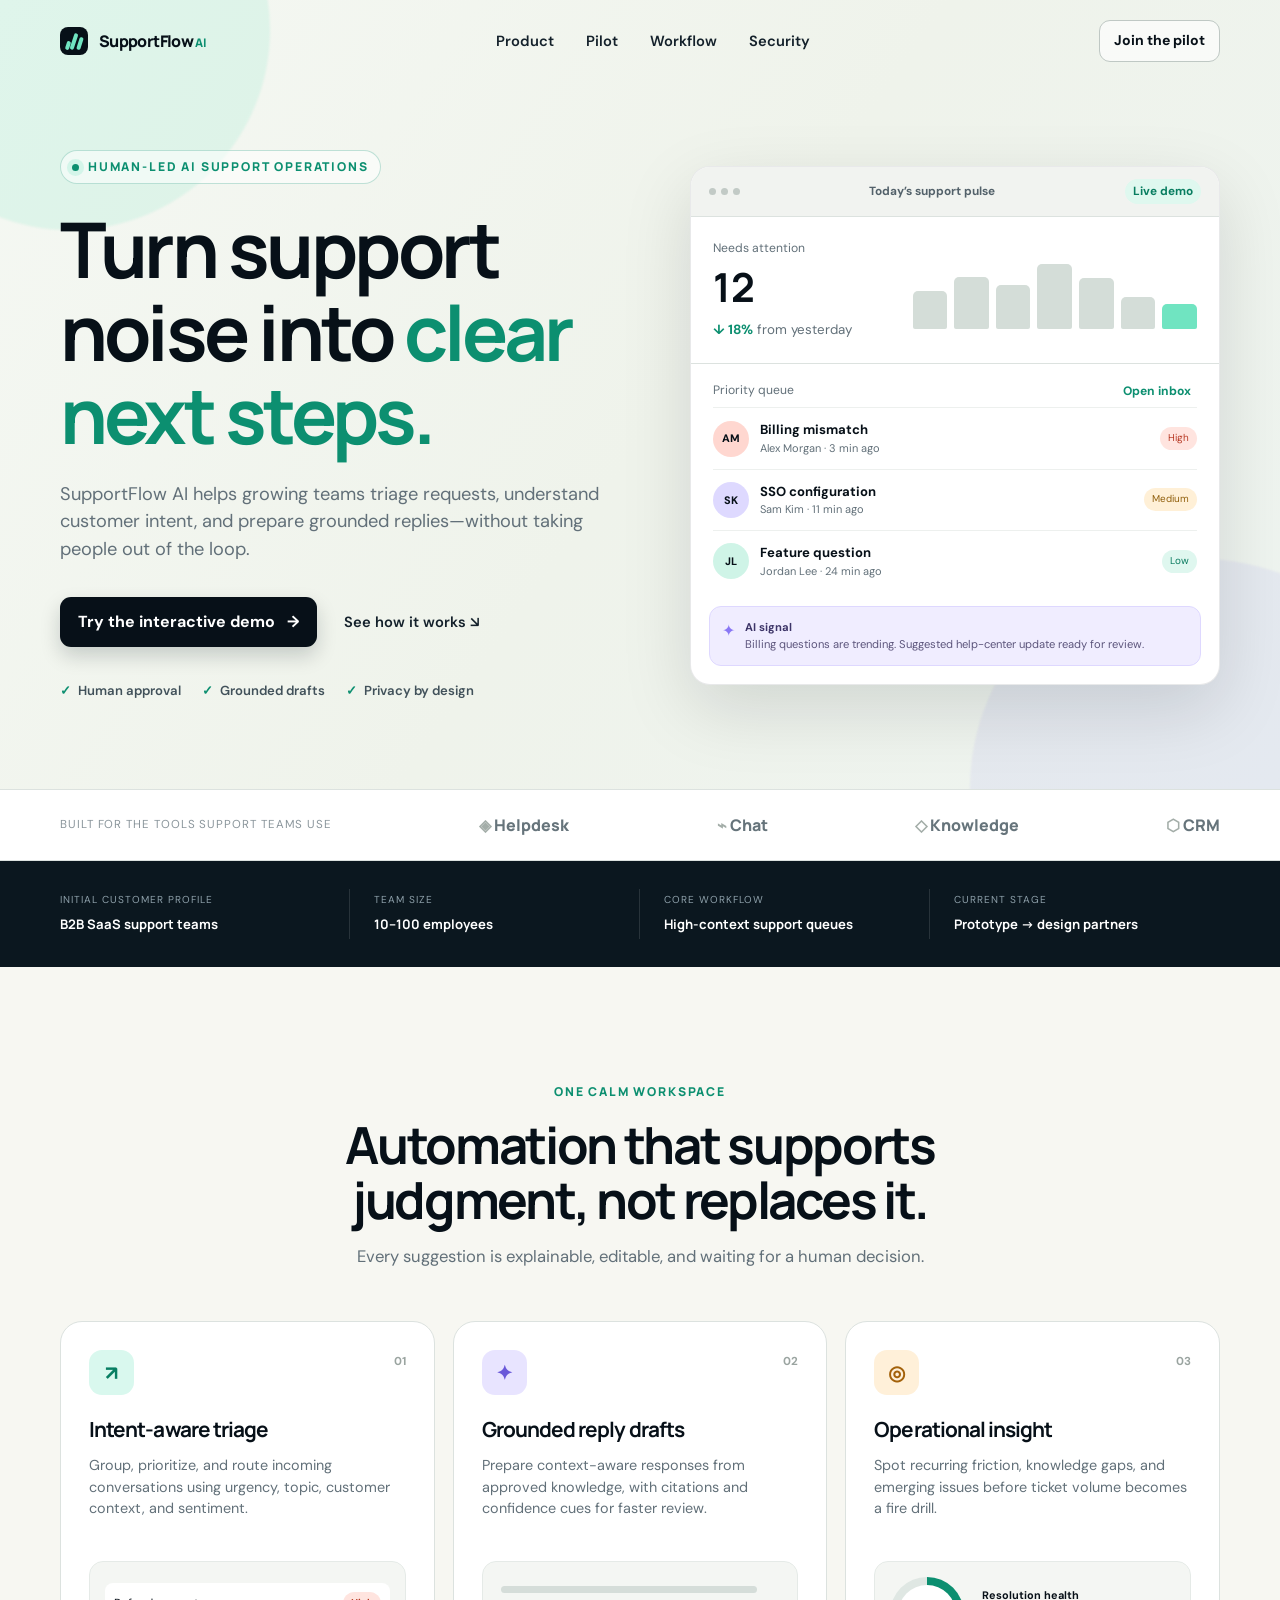
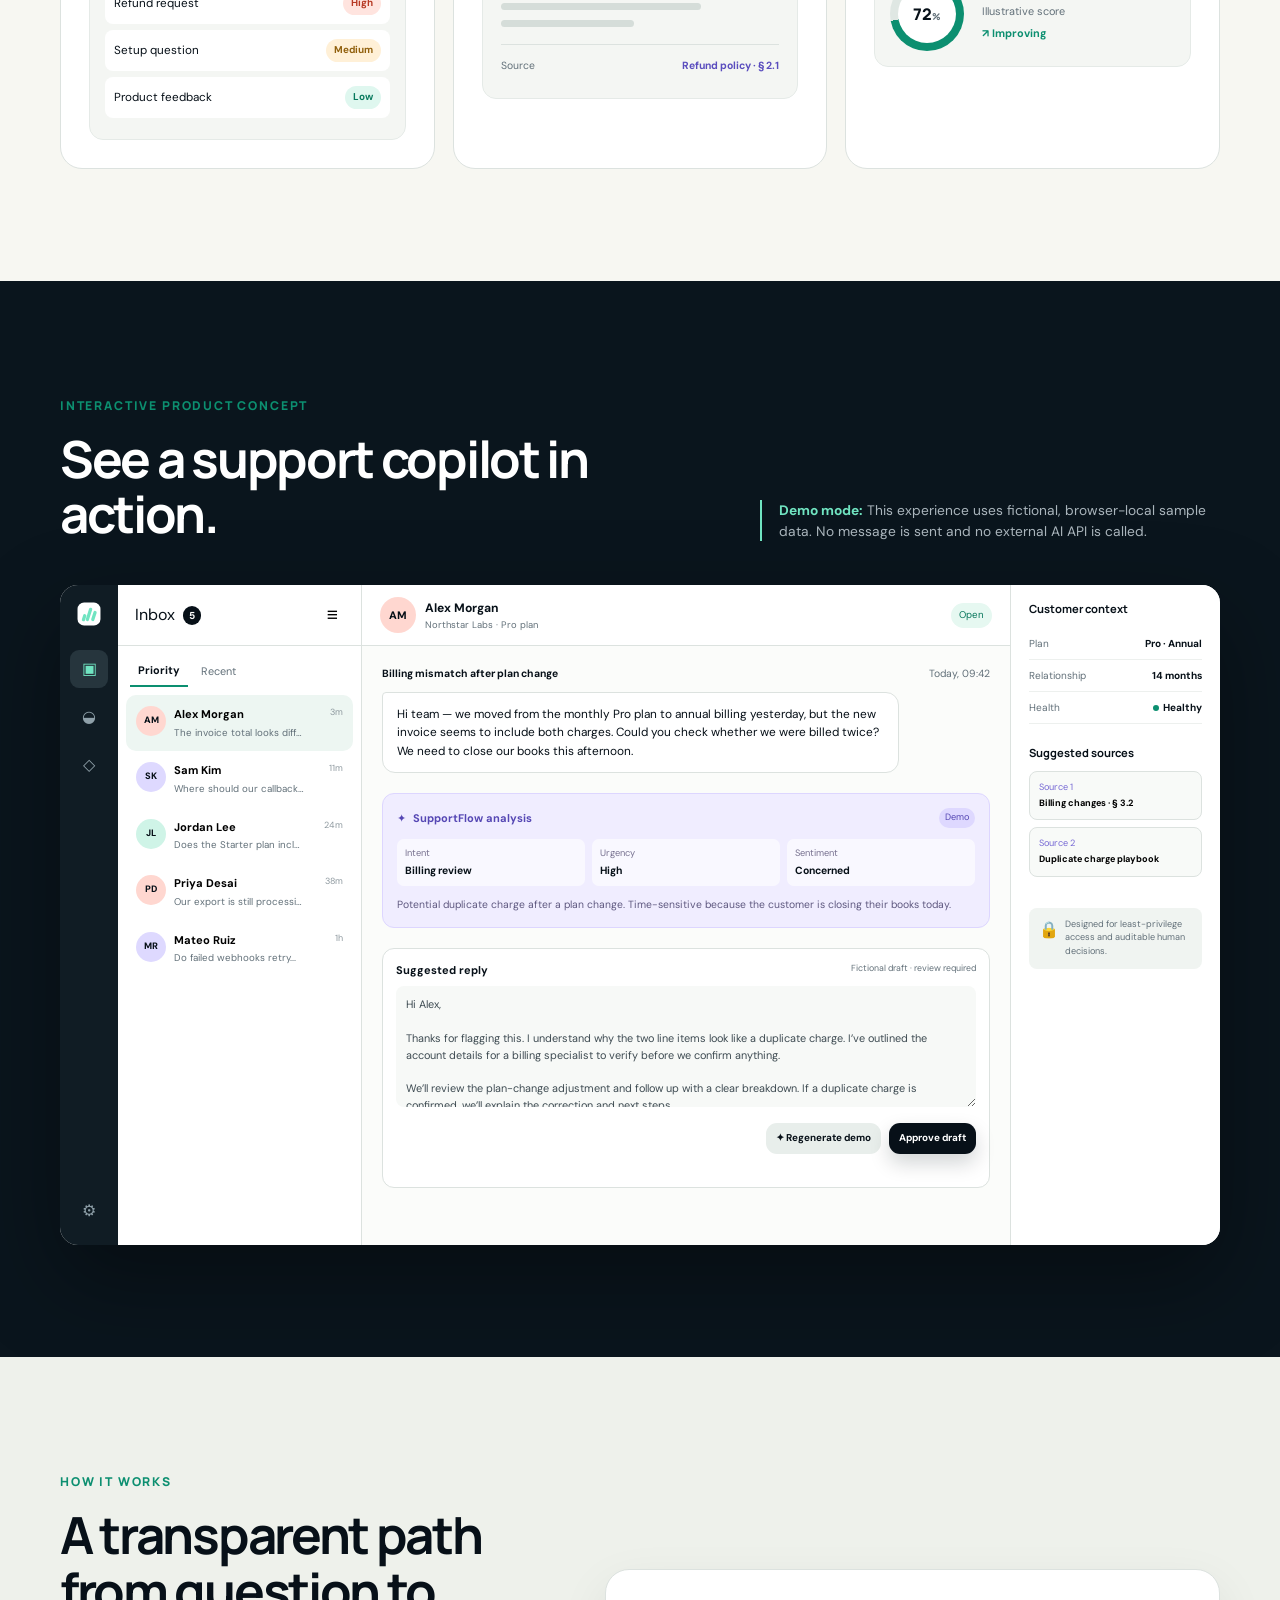
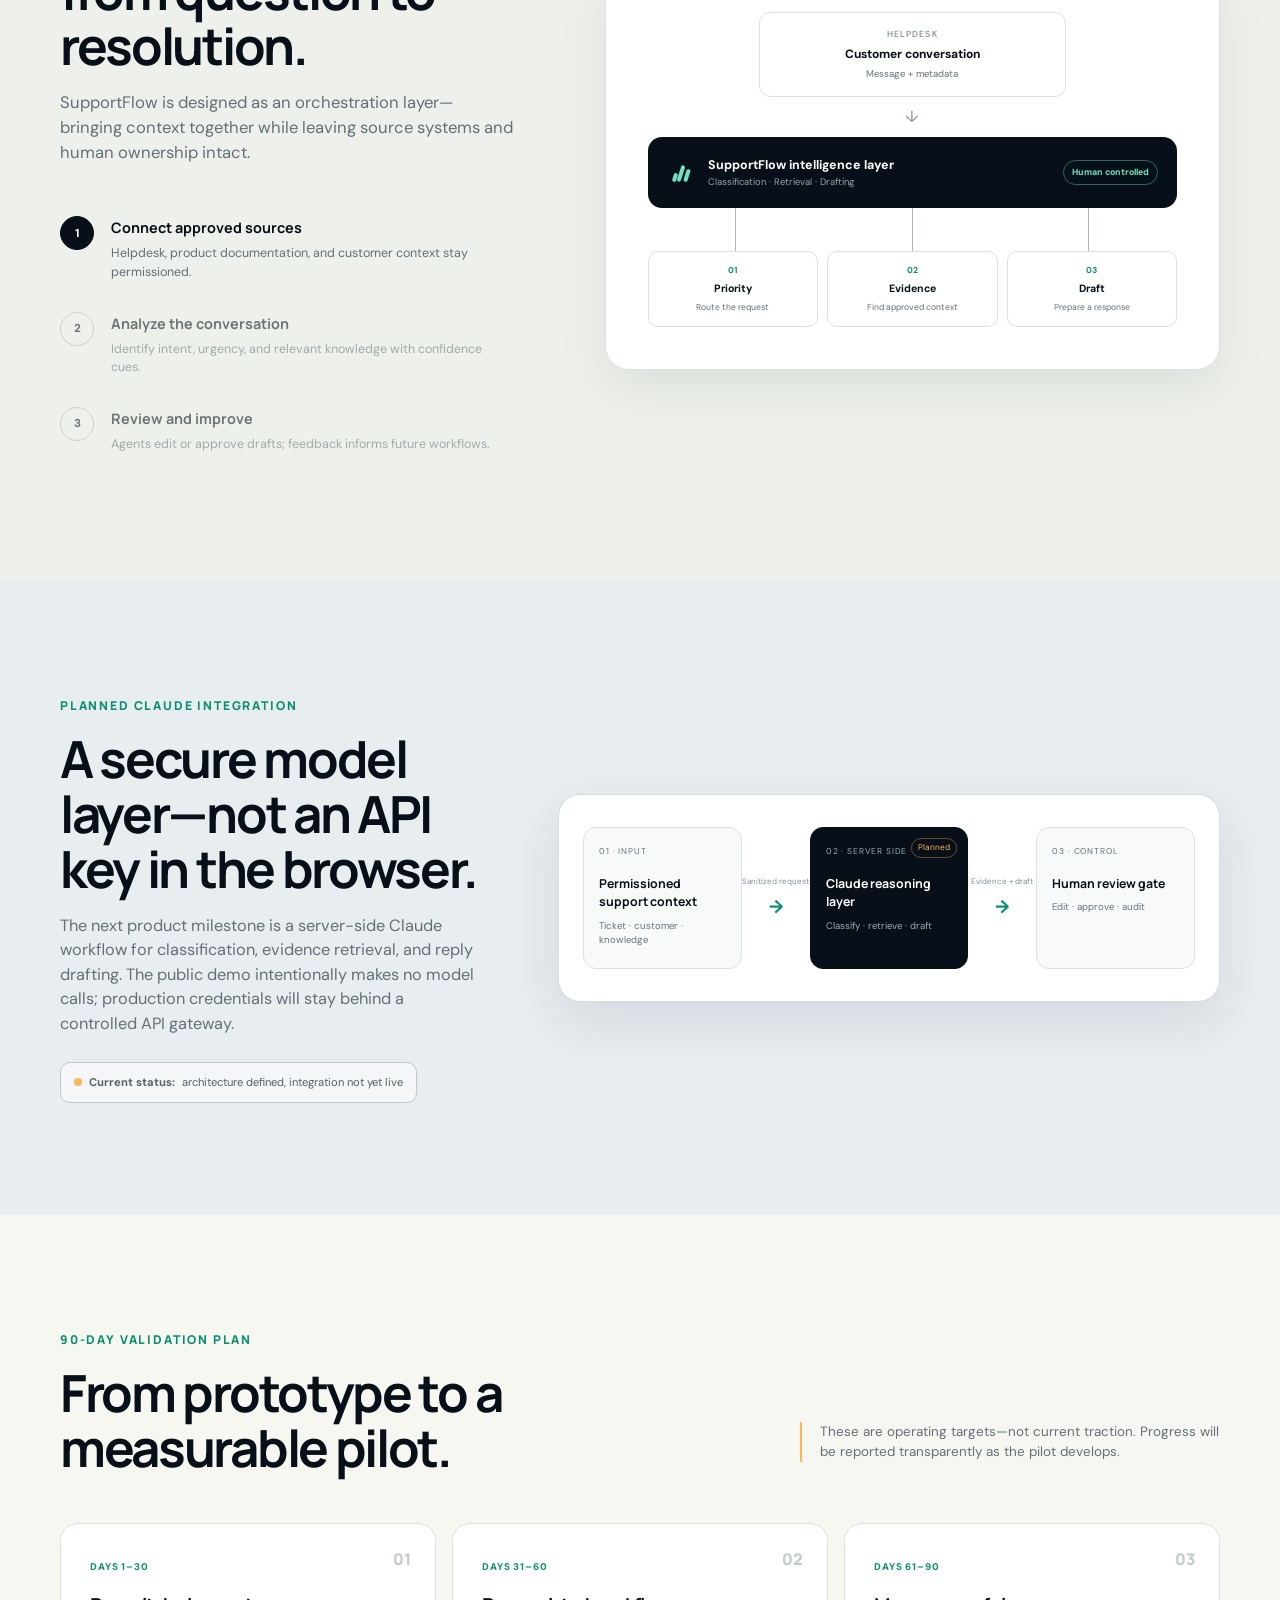
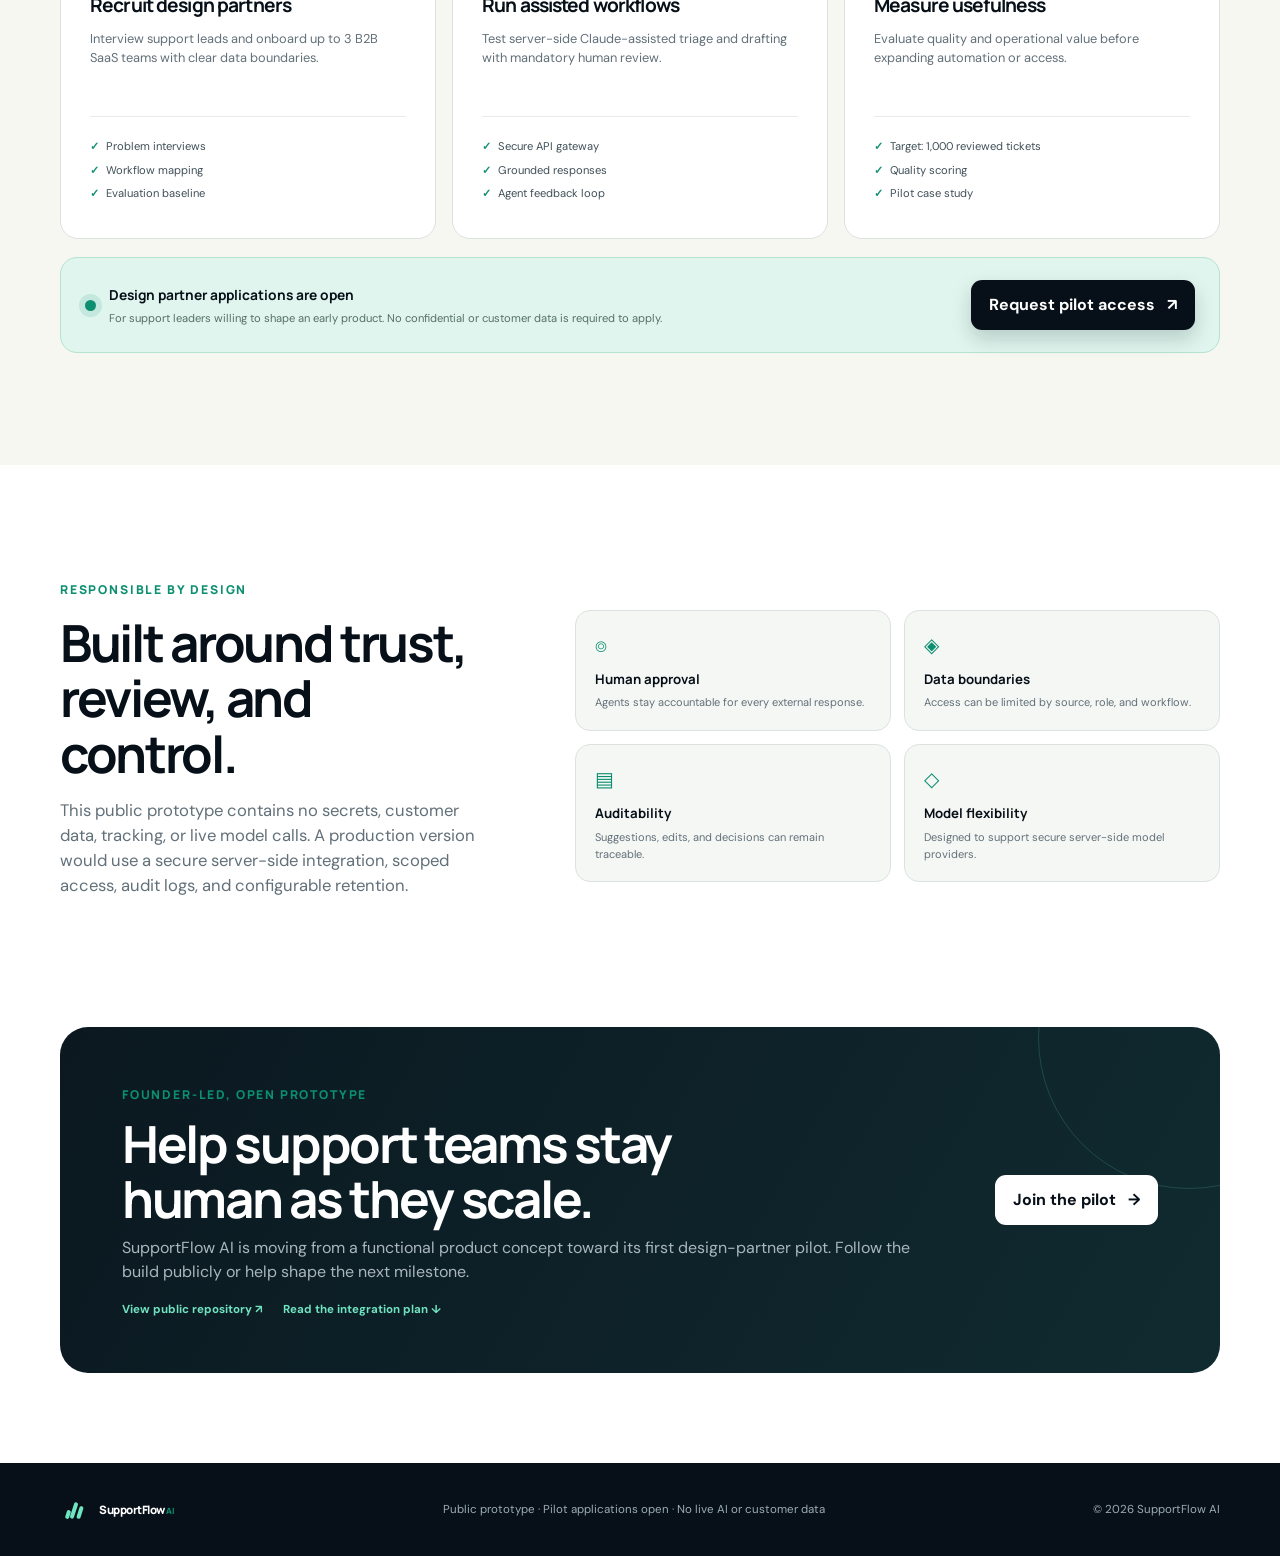
==== commit efbe1efc: "Add transparent pilot and Claude integration plan" ====
--- a/index.html
+++ b/index.html
@@ -5,6 +5,7 @@
   <meta name="viewport" content="width=device-width, initial-scale=1">
   <meta name="description" content="SupportFlow AI is an AI-assisted support operations concept that triages conversations, drafts grounded replies, and keeps humans in control.">
   <meta name="theme-color" content="#071018">
+  <link rel="icon" href="favicon.svg" type="image/svg+xml">
   <title>SupportFlow AI — Calm, intelligent customer support</title>
   <link rel="preconnect" href="https://fonts.googleapis.com">
   <link rel="preconnect" href="https://fonts.gstatic.com" crossorigin>
@@ -21,10 +22,11 @@
       </a>
       <div class="nav-links">
         <a href="#product">Product</a>
+        <a href="#pilot">Pilot</a>
         <a href="#workflow">Workflow</a>
         <a href="#security">Security</a>
       </div>
-      <a class="button button-small button-ghost" href="#demo">Explore demo</a>
+      <a class="button button-small button-ghost" href="#pilot">Join the pilot</a>
     </nav>
   </header>
 
@@ -94,6 +96,15 @@
       </div>
     </section>
 
+    <section class="focus-strip" aria-label="Initial customer focus">
+      <div class="container focus-grid">
+        <div><span class="focus-label">Initial customer profile</span><strong>B2B SaaS support teams</strong></div>
+        <div><span class="focus-label">Team size</span><strong>10–100 employees</strong></div>
+        <div><span class="focus-label">Core workflow</span><strong>High-context support queues</strong></div>
+        <div><span class="focus-label">Current stage</span><strong>Prototype → design partners</strong></div>
+      </div>
+    </section>
+
     <section class="section product" id="product">
       <div class="container">
         <div class="section-heading reveal">
@@ -208,6 +219,42 @@
       </div>
     </section>
 
+    <section class="section claude-plan" id="claude-plan">
+      <div class="container claude-grid">
+        <div class="claude-copy reveal">
+          <span class="kicker">Planned Claude integration</span>
+          <h2>A secure model layer—not an API key in the browser.</h2>
+          <p>The next product milestone is a server-side Claude workflow for classification, evidence retrieval, and reply drafting. The public demo intentionally makes no model calls; production credentials will stay behind a controlled API gateway.</p>
+          <div class="stage-badge"><span></span><strong>Current status:</strong> architecture defined, integration not yet live</div>
+        </div>
+        <div class="integration-map reveal delay-one" aria-label="Planned Claude integration architecture">
+          <div class="map-node source-node"><small>01 · INPUT</small><strong>Permissioned support context</strong><span>Ticket · customer · knowledge</span></div>
+          <div class="map-connector"><span>Sanitized request</span><b>→</b></div>
+          <div class="map-node model-node"><small>02 · SERVER SIDE</small><strong>Claude reasoning layer</strong><span>Classify · retrieve · draft</span><em>Planned</em></div>
+          <div class="map-connector"><span>Evidence + draft</span><b>→</b></div>
+          <div class="map-node review-node"><small>03 · CONTROL</small><strong>Human review gate</strong><span>Edit · approve · audit</span></div>
+        </div>
+      </div>
+    </section>
+
+    <section class="section pilot" id="pilot">
+      <div class="container">
+        <div class="pilot-heading reveal">
+          <div><span class="kicker">90-day validation plan</span><h2>From prototype to a measurable pilot.</h2></div>
+          <p>These are operating targets—not current traction. Progress will be reported transparently as the pilot develops.</p>
+        </div>
+        <div class="milestone-grid">
+          <article class="milestone-card reveal"><span class="milestone-number">01</span><small>Days 1–30</small><h3>Recruit design partners</h3><p>Interview support leads and onboard up to 3 B2B SaaS teams with clear data boundaries.</p><ul><li>Problem interviews</li><li>Workflow mapping</li><li>Evaluation baseline</li></ul></article>
+          <article class="milestone-card reveal delay-one"><span class="milestone-number">02</span><small>Days 31–60</small><h3>Run assisted workflows</h3><p>Test server-side Claude-assisted triage and drafting with mandatory human review.</p><ul><li>Secure API gateway</li><li>Grounded responses</li><li>Agent feedback loop</li></ul></article>
+          <article class="milestone-card reveal delay-two"><span class="milestone-number">03</span><small>Days 61–90</small><h3>Measure usefulness</h3><p>Evaluate quality and operational value before expanding automation or access.</p><ul><li>Target: 1,000 reviewed tickets</li><li>Quality scoring</li><li>Pilot case study</li></ul></article>
+        </div>
+        <div class="pilot-cta reveal">
+          <div><span class="pilot-dot"></span><div><strong>Design partner applications are open</strong><p>For support leaders willing to shape an early product. No confidential or customer data is required to apply.</p></div></div>
+          <a class="button button-primary" href="https://github.com/OlgunAts/supportflow-ai/issues/new?template=beta-request.yml" target="_blank" rel="noopener noreferrer">Request pilot access <span aria-hidden="true">↗</span></a>
+        </div>
+      </div>
+    </section>
+
     <section class="section security" id="security">
       <div class="container security-wrap reveal">
         <div><span class="kicker">Responsible by design</span><h2>Built around trust, review, and control.</h2><p>This public prototype contains no secrets, customer data, tracking, or live model calls. A production version would use a secure server-side integration, scoped access, audit logs, and configurable retention.</p></div>
@@ -217,14 +264,14 @@
 
     <section class="cta">
       <div class="container cta-card reveal">
-        <div><span class="kicker">Early product concept</span><h2>Help support teams stay human as they scale.</h2><p>SupportFlow AI is currently a functional front-end prototype exploring safer, calmer support operations.</p></div>
-        <a class="button button-light" href="#demo">Explore the demo <span>→</span></a>
+        <div><span class="kicker">Founder-led, open prototype</span><h2>Help support teams stay human as they scale.</h2><p>SupportFlow AI is moving from a functional product concept toward its first design-partner pilot. Follow the build publicly or help shape the next milestone.</p><div class="cta-links"><a href="https://github.com/OlgunAts/supportflow-ai" target="_blank" rel="noopener noreferrer">View public repository ↗</a><a href="#claude-plan">Read the integration plan ↓</a></div></div>
+        <a class="button button-light" href="https://github.com/OlgunAts/supportflow-ai/issues/new?template=beta-request.yml" target="_blank" rel="noopener noreferrer">Join the pilot <span>→</span></a>
       </div>
     </section>
   </main>
 
   <footer>
-    <div class="container footer-row"><a class="brand" href="#top"><span class="brand-mark"><span></span><span></span><span></span></span><span>SupportFlow <em>AI</em></span></a><p>Product concept · No live AI or customer data</p><span>© <span id="year"></span> SupportFlow AI</span></div>
+    <div class="container footer-row"><a class="brand" href="#top"><span class="brand-mark"><span></span><span></span><span></span></span><span>SupportFlow <em>AI</em></span></a><p>Public prototype · Pilot applications open · No live AI or customer data</p><span>© <span id="year"></span> SupportFlow AI</span></div>
   </footer>
   <script src="script.js"></script>
 </body>
--- a/styles.css
+++ b/styles.css
@@ -1,2 +1,3 @@
 :root{--ink:#071018;--ink-soft:#14212b;--paper:#f7f7f2;--white:#fff;--muted:#627079;--line:#dce2df;--mint:#70e4c1;--mint-dark:#0c8f70;--violet:#8977f5;--coral:#ff806b;--orange:#ffb75a;--shadow:0 24px 70px rgba(4,17,24,.13);--radius:22px}
 *{box-sizing:border-box}html{scroll-behavior:smooth}body{margin:0;background:var(--paper);color:var(--ink);font-family:"DM Sans",sans-serif;line-height:1.5}button,a{font:inherit}button{cursor:pointer}.container{width:min(1160px,calc(100% - 40px));margin:auto}.skip-link{position:fixed;left:12px;top:-50px;z-index:99;background:var(--mint);color:var(--ink);padding:10px 16px;border-radius:8px}.skip-link:focus{top:12px}.nav-shell{position:absolute;top:0;left:0;right:0;z-index:10}.nav{height:82px;display:flex;align-items:center;justify-content:space-between}.brand{display:flex;align-items:center;gap:11px;color:inherit;text-decoration:none;font-family:Manrope,sans-serif;font-weight:800;letter-spacing:-.04em}.brand em{color:var(--mint-dark);font-size:.74em;font-style:normal}.brand-mark{width:28px;height:28px;display:flex;align-items:flex-end;justify-content:center;gap:2px;padding:5px;border-radius:8px;background:var(--ink)}.brand-mark span{display:block;width:4px;border-radius:5px;background:var(--mint);transform:rotate(18deg)}.brand-mark span:nth-child(1){height:9px}.brand-mark span:nth-child(2){height:17px}.brand-mark span:nth-child(3){height:13px}.nav-links{display:flex;gap:32px}.nav-links a,.text-link{color:var(--ink-soft);text-decoration:none;font-weight:600;font-size:.92rem}.nav-links a:hover{color:var(--mint-dark)}.button{border:0;border-radius:11px;padding:13px 18px;text-decoration:none;font-weight:700;display:inline-flex;align-items:center;justify-content:center;gap:12px;transition:.2s ease}.button:hover{transform:translateY(-2px)}.button-small{padding:9px 14px;font-size:.88rem}.button-ghost{border:1px solid #bfc8c4;color:var(--ink);background:rgba(255,255,255,.65)}.button-primary{background:var(--ink);color:#fff;box-shadow:0 9px 20px rgba(5,21,29,.18)}.button-soft{background:#e8eeeb;color:var(--ink)}.button-light{background:#fff;color:var(--ink)}.hero{position:relative;overflow:hidden;padding:150px 0 88px;background:linear-gradient(125deg,#f5f8f3 0%,#eff3eb 52%,#eef4f0 100%)}.hero-grid{display:grid;grid-template-columns:1.02fr .98fr;gap:78px;align-items:center;position:relative}.hero-glow{position:absolute;border-radius:50%;filter:blur(1px)}.hero-glow-one{width:400px;height:400px;background:rgba(112,228,193,.16);top:-170px;left:-130px}.hero-glow-two{width:460px;height:460px;background:rgba(137,119,245,.09);right:-150px;bottom:-230px}.eyebrow,.kicker{font-family:Manrope,sans-serif;font-size:.76rem;letter-spacing:.15em;text-transform:uppercase;font-weight:800;color:var(--mint-dark)}.eyebrow{display:inline-flex;align-items:center;gap:9px;padding:7px 11px;border:1px solid rgba(12,143,112,.25);border-radius:999px;background:rgba(255,255,255,.55)}.pulse{width:7px;height:7px;border-radius:50%;background:var(--mint-dark);box-shadow:0 0 0 5px rgba(112,228,193,.22)}h1,h2,h3{font-family:Manrope,sans-serif;line-height:1.08;letter-spacing:-.045em;margin-top:0}h1{font-size:clamp(3.1rem,6vw,5.5rem);margin:24px 0 24px;max-width:720px}h1 span{color:var(--mint-dark)}.hero-lede{font-size:1.14rem;color:var(--muted);max-width:610px}.hero-actions{display:flex;align-items:center;gap:27px;margin:34px 0}.trust-row{display:flex;gap:21px;color:#41515a;font-size:.82rem;font-weight:600}.trust-row i{font-style:normal;color:var(--mint-dark);margin-right:4px}.hero-card{background:#fff;border:1px solid rgba(7,16,24,.09);border-radius:20px;box-shadow:var(--shadow);overflow:hidden;transform:rotate(1deg)}.window-bar{height:50px;background:#f1f3f0;border-bottom:1px solid var(--line);display:flex;align-items:center;justify-content:space-between;padding:0 18px;font-size:.74rem;font-weight:700;color:#53616a}.window-dots{display:flex;gap:5px}.window-dots span{width:7px;height:7px;border-radius:50%;background:#c2cac6}.live-pill{background:#dff8ef;color:#087d60;padding:4px 8px;border-radius:99px}.pulse-panel{display:grid;grid-template-columns:1fr 1.6fr;gap:22px;padding:22px;border-bottom:1px solid var(--line)}.metric-main span{display:block;color:var(--muted);font-size:.76rem}.metric-main strong{font-family:Manrope,sans-serif;font-size:2.5rem;display:block}.metric-main small{color:var(--muted)}.metric-main b{color:var(--mint-dark)}.mini-chart{height:90px;display:flex;gap:7px;align-items:flex-end}.mini-chart div{flex:1;border-radius:5px 5px 2px 2px;background:#d4ddd8}.mini-chart .active{background:var(--mint)}.queue-list{padding:17px 22px 7px}.queue-head{display:flex;justify-content:space-between;font-size:.76rem;color:var(--muted);margin-bottom:6px}.queue-head button{border:0;background:none;color:var(--mint-dark);font-weight:700}.queue-list article{display:grid;grid-template-columns:36px 1fr auto;align-items:center;gap:11px;padding:12px 0;border-top:1px solid #edf0ee}.queue-list article div strong,.queue-list article div small{display:block}.queue-list article div strong{font-size:.82rem}.queue-list article div small{font-size:.69rem;color:var(--muted)}.avatar{display:grid;place-items:center;width:36px;height:36px;border-radius:50%;font-size:.68rem;font-weight:800;color:var(--ink)}.avatar.coral{background:#ffd7d0}.avatar.violet{background:#ded9ff}.avatar.green{background:#cff4e7}.tag{font-size:.62rem;padding:4px 8px;border-radius:99px}.tag.high{background:#ffe4df;color:#b73924}.tag.medium{background:#fff0d7;color:#91600d}.tag.low{background:#dff7ef;color:#087a5e}.ai-note{display:flex;gap:10px;margin:8px 18px 18px;padding:12px;background:#f0edff;border:1px solid #ded8ff;border-radius:12px}.ai-note span{color:var(--violet)}.ai-note p{font-size:.7rem;margin:0;color:#5d567d}.ai-note strong{display:block;color:#3d3568}.logos{padding:23px 0;background:#fff;border-top:1px solid var(--line);border-bottom:1px solid var(--line)}.logo-row{display:flex;align-items:center;justify-content:space-between;gap:24px;color:#8a959b}.logo-row>span{font-size:.72rem;letter-spacing:.08em;text-transform:uppercase}.logo-row div{font-family:Manrope;font-weight:800;color:#66747b}.logo-row b{color:#a3ada8}.section{padding:112px 0}.section-heading{text-align:center;max-width:720px;margin:0 auto 52px}.section-heading h2,.demo-heading h2,.workflow-copy h2,.security h2,.cta h2{font-size:clamp(2.2rem,4vw,3.7rem);margin:14px 0 17px}.section-heading p,.demo-heading p,.workflow-copy>p,.security-wrap>div>p{color:var(--muted);font-size:1.04rem}.feature-grid{display:grid;grid-template-columns:repeat(3,1fr);gap:18px}.feature-card{position:relative;background:#fff;padding:28px;border:1px solid var(--line);border-radius:var(--radius);overflow:hidden}.feature-icon{width:45px;height:45px;border-radius:13px;display:grid;place-items:center;font-size:1.25rem;font-weight:800}.mint{background:#d9f8ee;color:#087e62}.violet-bg{background:#e8e4ff;color:#6958d9}.orange-bg{background:#fff0d9;color:#a3610a}.step{position:absolute;right:28px;top:31px;font-size:.72rem;color:#9aa4a0;font-weight:700}.feature-card h3{font-size:1.3rem;margin:23px 0 12px}.feature-card>p{color:var(--muted);font-size:.9rem;min-height:82px}.feature-visual{margin-top:24px;background:#f4f6f3;border:1px solid #e5eae7;border-radius:14px;padding:15px}.triage-visual div{display:flex;justify-content:space-between;align-items:center;background:#fff;padding:9px;margin:6px 0;border-radius:8px;font-size:.73rem}.draft-visual{padding:24px 18px}.typing-line{display:block;height:7px;width:72%;background:#d5ddd9;border-radius:9px;margin-bottom:10px}.typing-line.wide{width:92%}.typing-line.short{width:48%}.draft-visual div{border-top:1px solid var(--line);padding-top:13px;margin-top:17px;display:flex;justify-content:space-between;font-size:.65rem;color:var(--muted)}.draft-visual div b{color:#5a4dbe}.insight-visual{display:flex;align-items:center;gap:18px}.donut{width:74px;height:74px;display:grid;place-items:center;border-radius:50%;background:conic-gradient(var(--mint-dark) 0 72%,#dfe7e3 72%);position:relative}.donut:before{content:"";position:absolute;inset:8px;background:#fff;border-radius:50%}.donut span{position:relative;font-family:Manrope;font-weight:800}.donut small{font-size:.6em}.insight-visual>div:last-child strong,.insight-visual>div:last-child small,.insight-visual>div:last-child b{display:block;font-size:.68rem}.insight-visual small{color:var(--muted)}.insight-visual b{color:var(--mint-dark);margin-top:6px}.demo-section{background:#0a151d;color:#fff}.demo-heading{display:grid;grid-template-columns:1fr 460px;align-items:end;gap:40px;margin-bottom:44px}.demo-heading h2{margin-bottom:0}.demo-heading p{color:#aab5bc;margin:0;font-size:.86rem;border-left:2px solid var(--mint);padding-left:17px}.demo-heading p strong{color:var(--mint)}.demo-app{min-height:660px;display:grid;grid-template-columns:58px 244px 1fr 210px;background:#f7f8f6;color:var(--ink);border-radius:18px;overflow:hidden;box-shadow:0 35px 90px rgba(0,0,0,.38)}.demo-sidebar{background:#101c24;display:flex;align-items:center;flex-direction:column;padding:15px 0;gap:10px}.demo-sidebar .brand-mark{background:#fff;transform:scale(.82);margin-bottom:12px}.demo-sidebar button{border:0;background:transparent;color:#8fa0a9;width:38px;height:38px;border-radius:9px}.demo-sidebar button:hover,.demo-sidebar button.side-active{background:#26353d;color:var(--mint)}.side-spacer{flex:1}.inbox-pane{border-right:1px solid var(--line);background:#fff}.pane-title{height:61px;padding:0 17px;display:flex;align-items:center;justify-content:space-between;border-bottom:1px solid var(--line)}.pane-title div{display:flex;gap:8px;align-items:center}.pane-title strong{background:var(--ink);color:#fff;border-radius:99px;font-size:.63rem;padding:2px 6px}.pane-title button{border:0;background:none;font-size:1.2rem}.inbox-tabs{display:flex;padding:10px 12px 4px;gap:5px}.inbox-tabs button{border:0;background:none;color:var(--muted);font-size:.68rem;padding:6px 8px}.inbox-tabs button.active{color:var(--ink);font-weight:700;border-bottom:2px solid var(--mint-dark)}.conversation-list{padding:4px 8px}.conversation-item{width:100%;text-align:left;border:0;background:#fff;padding:11px 10px;border-radius:10px;display:grid;grid-template-columns:30px 1fr auto;gap:8px;align-items:start}.conversation-item:hover,.conversation-item.active{background:#edf6f2}.conversation-item .avatar{width:30px;height:30px;font-size:.58rem}.conversation-item div strong,.conversation-item div small{display:block}.conversation-item div strong{font-size:.7rem;margin-bottom:3px}.conversation-item div small{font-size:.61rem;color:var(--muted);white-space:nowrap;overflow:hidden;text-overflow:ellipsis;max-width:130px}.conversation-item time{font-size:.56rem;color:#8d989e}.conversation-pane{min-width:0;background:#fbfcfa}.conversation-header{height:61px;padding:0 18px;border-bottom:1px solid var(--line);display:flex;align-items:center;justify-content:space-between;background:#fff}.conversation-header>div{display:flex;align-items:center;gap:9px}.conversation-header strong,.conversation-header small{display:block}.conversation-header strong{font-size:.76rem}.conversation-header small{font-size:.59rem;color:var(--muted)}.status-pill{font-size:.61rem;background:#e6f8f1;color:#08775c;padding:5px 8px;border-radius:99px}.message-area{padding:20px;height:599px;overflow:auto}.message-meta{display:flex;justify-content:space-between;font-size:.65rem;color:var(--muted);margin-bottom:10px}.message-meta span{color:var(--ink);font-weight:700}.customer-message{display:flex;justify-content:flex-start}.customer-message p{font-size:.74rem;line-height:1.55;background:#fff;border:1px solid var(--line);padding:12px 14px;border-radius:4px 13px 13px 13px;max-width:85%;margin:0}.analysis-card{margin:20px 0;background:#f0edff;border:1px solid #ddd6ff;border-radius:12px;padding:14px}.analysis-title{display:flex;align-items:center;gap:7px;font-size:.69rem;color:#5547b4}.analysis-title small{margin-left:auto;background:#ded8ff;padding:3px 6px;border-radius:99px}.analysis-grid{display:grid;grid-template-columns:repeat(3,1fr);gap:7px;margin:11px 0}.analysis-grid div{background:rgba(255,255,255,.65);padding:8px;border-radius:7px}.analysis-grid span,.analysis-grid b{display:block;font-size:.58rem}.analysis-grid span{color:#76708f}.analysis-grid b{font-size:.65rem;margin-top:2px}.analysis-card>p{font-size:.65rem;line-height:1.45;color:#5f5980;margin:8px 0 0}.reply-box{border:1px solid var(--line);border-radius:12px;background:#fff;padding:13px}.reply-label{display:flex;justify-content:space-between;margin-bottom:8px}.reply-label span{font-size:.69rem;font-weight:700}.reply-label small{font-size:.55rem;color:var(--muted)}.reply-box textarea{width:100%;resize:vertical;border:0;outline:none;background:#f7f9f7;border-radius:8px;padding:10px;font:inherit;font-size:.68rem;line-height:1.55;color:#3e4b52}.reply-actions{display:flex;justify-content:flex-end;gap:8px;margin-top:9px}.reply-actions .button{font-size:.62rem;padding:8px 10px}.action-feedback{min-height:15px;text-align:right;margin:5px 0 0;font-size:.58rem;color:var(--mint-dark)}.context-pane{background:#fff;border-left:1px solid var(--line);padding:18px}.context-pane h3{font-size:.7rem;letter-spacing:0;margin:0 0 12px}.context-pane dl{margin:0 0 23px}.context-pane dl div{display:flex;justify-content:space-between;padding:8px 0;border-bottom:1px solid #edf0ee;font-size:.63rem}.context-pane dt{color:var(--muted)}.context-pane dd{margin:0;font-weight:700}.health-dot{display:inline-block;width:6px;height:6px;background:var(--mint-dark);border-radius:50%;margin-right:4px}.source-list button{width:100%;border:1px solid var(--line);background:#f8faf8;text-align:left;padding:9px;border-radius:8px;margin-bottom:7px}.source-list button span,.source-list button b{display:block;font-size:.57rem}.source-list button span{color:#7668d4}.source-list button b{margin-top:2px}.context-note{display:flex;gap:6px;margin-top:24px;padding:10px;background:#f0f4f1;border-radius:8px}.context-note p{font-size:.57rem;color:var(--muted);margin:0}.workflow{background:#eef1eb}.workflow-grid{display:grid;grid-template-columns:.85fr 1.15fr;gap:90px;align-items:center}.workflow-list{list-style:none;padding:0;margin:36px 0 0}.workflow-list li{display:flex;gap:17px;padding:15px 0;opacity:.55}.workflow-list li.active{opacity:1}.workflow-list li>span{flex:0 0 34px;height:34px;border:1px solid #aab6b0;border-radius:50%;display:grid;place-items:center;font-weight:800;font-size:.72rem}.workflow-list li.active>span{background:var(--ink);color:#fff;border-color:var(--ink)}.workflow-list strong{font-family:Manrope;font-size:.9rem}.workflow-list p{margin:4px 0 0;font-size:.78rem;color:var(--muted)}.architecture{background:#fff;border:1px solid var(--line);border-radius:24px;padding:42px;box-shadow:0 18px 50px rgba(11,29,37,.08)}.arch-source{width:58%;margin:auto;text-align:center;border:1px solid var(--line);padding:15px;border-radius:11px}.arch-source span,.arch-source strong,.arch-source small{display:block}.arch-source span{font-size:.55rem;color:var(--muted);letter-spacing:.12em}.arch-source strong{font-size:.75rem;margin:4px}.arch-source small{font-size:.6rem;color:var(--muted)}.arch-arrow{text-align:center;color:#8d9994;height:40px;line-height:40px}.arch-core{display:flex;align-items:center;gap:13px;background:var(--ink);color:#fff;border-radius:14px;padding:19px}.arch-core strong,.arch-core small{display:block}.arch-core strong{font-size:.78rem}.arch-core small{font-size:.59rem;color:#96a7b0}.arch-core>b{margin-left:auto;color:var(--mint);border:1px solid rgba(112,228,193,.4);padding:5px 8px;border-radius:99px;font-size:.55rem}.arch-split{display:flex;justify-content:space-around;height:43px}.arch-split span{width:1px;background:#aeb9b4}.arch-results{display:grid;grid-template-columns:repeat(3,1fr);gap:9px}.arch-results div{text-align:center;border:1px solid var(--line);border-radius:10px;padding:12px 5px}.arch-results b,.arch-results strong,.arch-results small{display:block}.arch-results b{font-size:.54rem;color:var(--mint-dark)}.arch-results strong{font-size:.66rem;margin:4px}.arch-results small{font-size:.54rem;color:var(--muted)}.security{background:#fff}.security-wrap{display:grid;grid-template-columns:.8fr 1.2fr;gap:85px;align-items:center}.security-grid{display:grid;grid-template-columns:1fr 1fr;gap:13px}.security-grid article{background:#f5f7f4;border:1px solid var(--line);border-radius:15px;padding:19px}.security-grid article>span{font-size:1.25rem;color:var(--mint-dark)}.security-grid strong{display:block;font-family:Manrope;font-size:.83rem;margin:10px 0 5px}.security-grid p{font-size:.69rem;color:var(--muted);margin:0}.cta{background:#fff;padding:0 0 90px}.cta-card{background:linear-gradient(120deg,#0b1820,#102b30);color:#fff;border-radius:28px;padding:55px 62px;display:flex;align-items:center;justify-content:space-between;gap:60px;overflow:hidden;position:relative}.cta-card:after{content:"";position:absolute;width:300px;height:300px;border:1px solid rgba(112,228,193,.18);border-radius:50%;right:-120px;top:-140px}.cta h2{max-width:700px;margin:10px 0;font-size:clamp(2rem,4vw,3.5rem)}.cta p{color:#a9b7bd;margin:0}.cta .button{flex:0 0 auto;position:relative;z-index:1}footer{background:#071018;color:#9cabb3;padding:26px 0}.footer-row{display:flex;justify-content:space-between;align-items:center;font-size:.72rem}.footer-row .brand{color:#fff}.reveal{opacity:0;transform:translateY(18px);transition:opacity .7s ease,transform .7s ease}.reveal.visible{opacity:1;transform:none}.delay-one{transition-delay:.12s}.delay-two{transition-delay:.24s}@media(prefers-reduced-motion:reduce){html{scroll-behavior:auto}.reveal{opacity:1;transform:none;transition:none}.button:hover{transform:none}}@media(max-width:980px){.hero-grid,.workflow-grid,.security-wrap{grid-template-columns:1fr}.hero-grid{gap:54px}.hero-copy{text-align:center}.hero-lede{margin-left:auto;margin-right:auto}.hero-actions,.trust-row{justify-content:center}.hero-card{max-width:620px;margin:auto}.feature-grid{grid-template-columns:1fr}.feature-card>p{min-height:0}.demo-heading{grid-template-columns:1fr}.demo-app{grid-template-columns:52px 210px 1fr}.context-pane{display:none}.workflow-grid,.security-wrap{gap:52px}.demo-app{min-height:620px}.message-area{height:559px}}@media(max-width:720px){.container{width:min(100% - 26px,1160px)}.nav-links{display:none}.nav{height:70px}.hero{padding-top:120px}.hero-actions{flex-direction:column;gap:15px}.trust-row{flex-wrap:wrap}.logo-row{flex-wrap:wrap;justify-content:center}.logo-row>span{width:100%;text-align:center}.section{padding:80px 0}.demo-app{display:block;min-height:0}.demo-sidebar,.inbox-pane{display:none}.conversation-pane{min-height:620px}.message-area{height:auto;min-height:559px}.analysis-grid{grid-template-columns:1fr}.reply-label{gap:12px}.reply-actions{flex-wrap:wrap}.architecture{padding:25px 16px}.arch-source{width:80%}.arch-core{align-items:flex-start;flex-wrap:wrap}.arch-core>b{margin-left:0}.arch-results{gap:5px}.security-grid{grid-template-columns:1fr}.cta-card{padding:42px 28px;align-items:flex-start;flex-direction:column;gap:26px}.footer-row{flex-direction:column;gap:15px;text-align:center}}
+.focus-strip{background:#0b171f;color:#fff;padding:28px 0}.focus-grid{display:grid;grid-template-columns:repeat(4,1fr)}.focus-grid>div{padding:3px 24px;border-right:1px solid rgba(255,255,255,.12)}.focus-grid>div:first-child{padding-left:0}.focus-grid>div:last-child{border:0}.focus-label{display:block;color:#8ea0aa;font-size:.63rem;text-transform:uppercase;letter-spacing:.1em;margin-bottom:5px}.focus-grid strong{font-family:Manrope,sans-serif;font-size:.82rem}.claude-plan{background:#e8edf0}.claude-grid{display:grid;grid-template-columns:.78fr 1.22fr;gap:75px;align-items:center}.claude-copy h2,.pilot-heading h2{font-size:clamp(2.2rem,4vw,3.7rem);margin:14px 0 17px}.claude-copy>p{color:var(--muted);font-size:1.02rem}.stage-badge{display:flex;align-items:center;gap:7px;margin-top:26px;padding:11px 13px;border:1px solid #bdc9cc;border-radius:10px;width:fit-content;font-size:.7rem;color:#516169;background:rgba(255,255,255,.52)}.stage-badge>span{width:8px;height:8px;border-radius:50%;background:var(--orange)}.integration-map{display:flex;align-items:center;background:#fff;border:1px solid #d3dce0;border-radius:22px;padding:32px 24px;box-shadow:0 20px 55px rgba(22,44,54,.1)}.map-node{position:relative;flex:1;min-height:142px;padding:18px 15px;border:1px solid var(--line);border-radius:13px;background:#f8faf9}.map-node small,.map-node strong,.map-node>span{display:block}.map-node small{font-size:.53rem;letter-spacing:.1em;color:var(--muted)}.map-node strong{font-family:Manrope;font-size:.77rem;margin:16px 0 7px}.map-node>span{font-size:.6rem;color:var(--muted)}.model-node{background:var(--ink);border-color:var(--ink);color:#fff}.model-node small,.model-node>span{color:#9babb3}.model-node em{position:absolute;right:10px;top:10px;font-style:normal;font-size:.52rem;color:var(--orange);border:1px solid rgba(255,183,90,.36);padding:3px 6px;border-radius:99px}.map-connector{flex:0 0 68px;text-align:center;color:#819098}.map-connector span{display:block;font-size:.5rem;margin-bottom:7px}.map-connector b{font-size:1.15rem;color:var(--mint-dark)}.pilot{background:#f7f7f2}.pilot-heading{display:grid;grid-template-columns:1fr 420px;gap:60px;align-items:end;margin-bottom:48px}.pilot-heading h2{margin-bottom:0}.pilot-heading>p{font-size:.84rem;color:var(--muted);border-left:2px solid var(--orange);padding-left:18px}.milestone-grid{display:grid;grid-template-columns:repeat(3,1fr);gap:16px}.milestone-card{position:relative;background:#fff;border:1px solid var(--line);border-radius:18px;padding:29px}.milestone-number{position:absolute;right:24px;top:23px;color:#c2ccc7;font-family:Manrope;font-weight:800}.milestone-card>small{color:var(--mint-dark);text-transform:uppercase;letter-spacing:.09em;font-size:.61rem;font-weight:800}.milestone-card h3{font-size:1.2rem;margin:18px 0 11px}.milestone-card p{font-size:.8rem;color:var(--muted);min-height:74px}.milestone-card ul{list-style:none;padding:14px 0 0;margin:0;border-top:1px solid #e8ece9}.milestone-card li{font-size:.7rem;margin:7px 0;color:#405058}.milestone-card li:before{content:"✓";color:var(--mint-dark);font-weight:800;margin-right:7px}.pilot-cta{margin-top:18px;background:#dff5ed;border:1px solid #b6e2d3;border-radius:17px;padding:22px 24px;display:flex;align-items:center;justify-content:space-between;gap:24px}.pilot-cta>div{display:flex;align-items:center;gap:13px}.pilot-dot{width:11px;height:11px;flex:0 0 11px;border-radius:50%;background:var(--mint-dark);box-shadow:0 0 0 6px rgba(12,143,112,.12)}.pilot-cta strong{font-family:Manrope;font-size:.86rem}.pilot-cta p{font-size:.7rem;color:#567068;margin:3px 0 0}.cta-links{display:flex;gap:20px;margin-top:17px}.cta-links a{color:var(--mint);font-size:.72rem;font-weight:700;text-decoration:none}.cta-links a:hover{text-decoration:underline}@media(max-width:980px){.focus-grid{grid-template-columns:1fr 1fr;gap:22px}.focus-grid>div{border-right:0;padding:0}.claude-grid{grid-template-columns:1fr;gap:45px}.pilot-heading{grid-template-columns:1fr}.milestone-grid{grid-template-columns:1fr}.milestone-card p{min-height:0}}@media(max-width:720px){.focus-grid{grid-template-columns:1fr}.integration-map{flex-direction:column}.map-node{width:100%;min-height:120px}.map-connector{flex:0 0 auto;padding:12px}.map-connector b{display:block;transform:rotate(90deg)}.pilot-cta{align-items:flex-start;flex-direction:column}.pilot-cta .button{width:100%}.cta-links{flex-direction:column;gap:8px}}
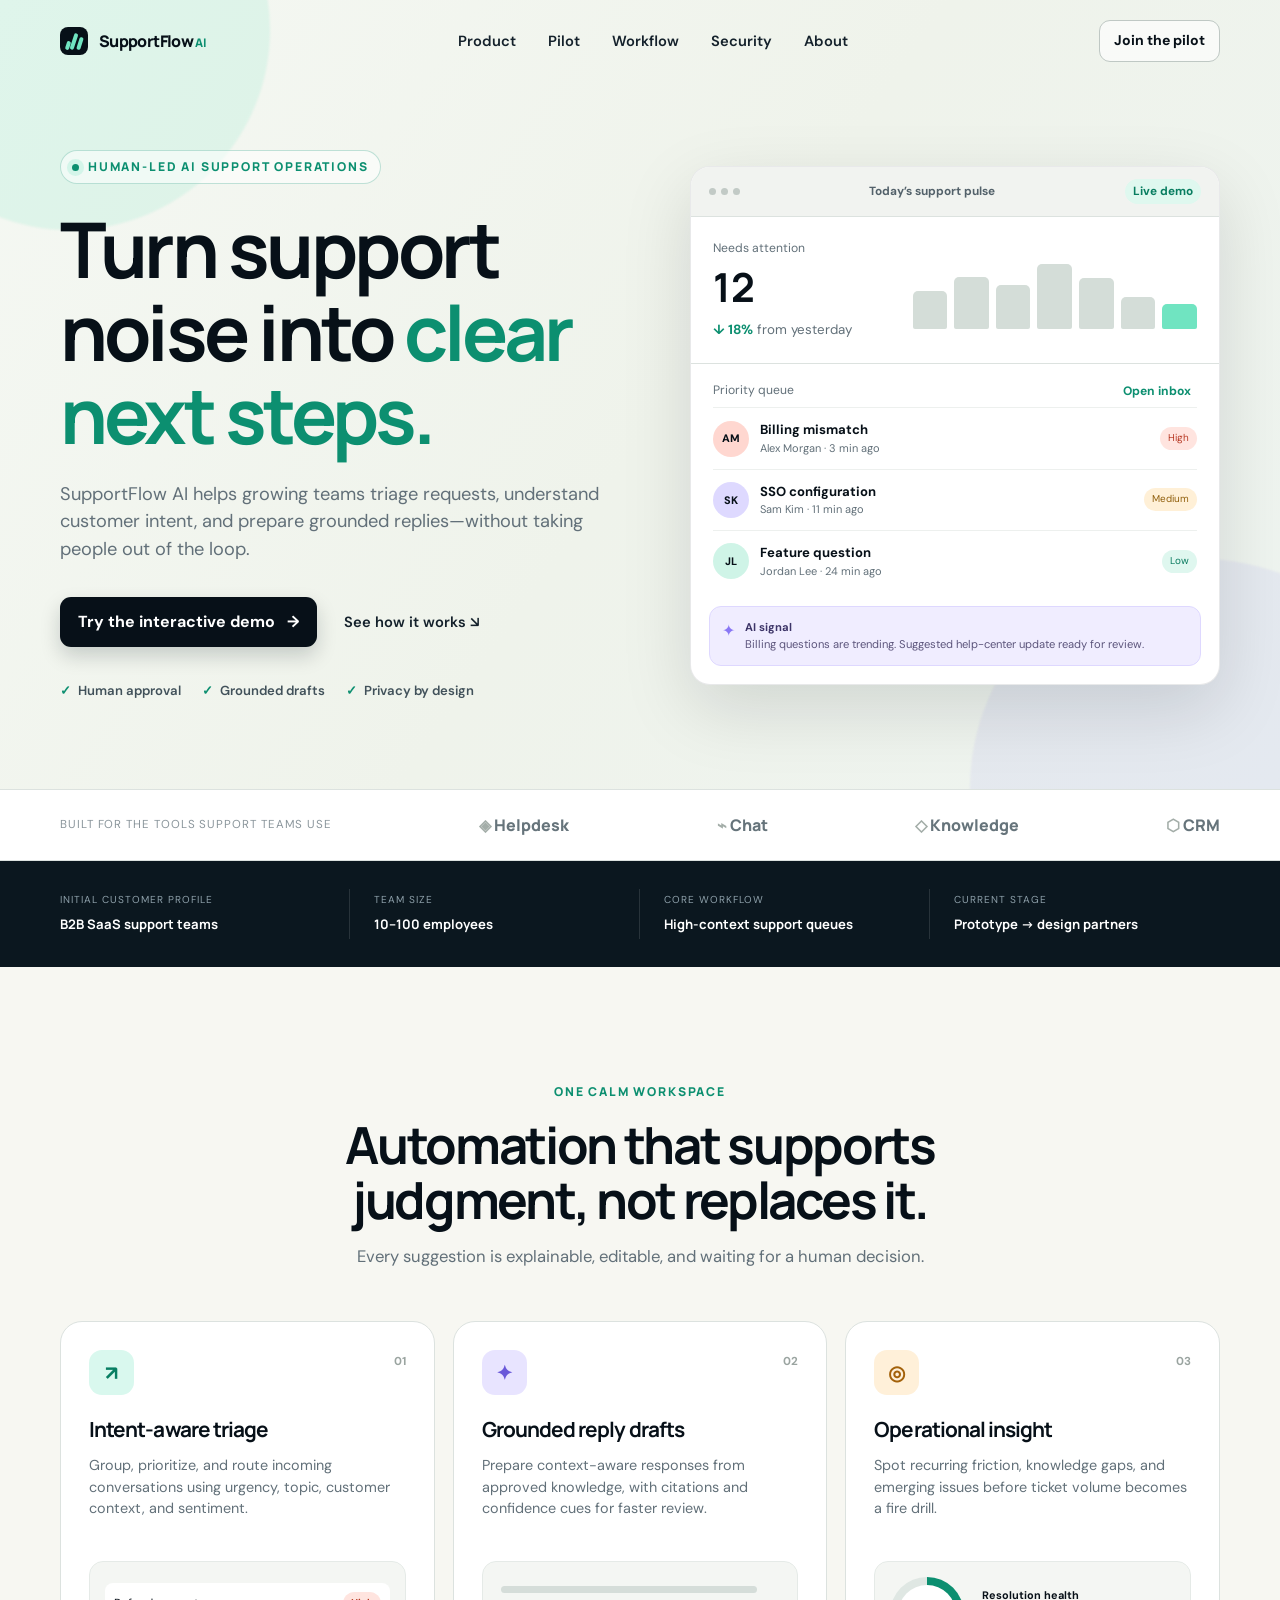
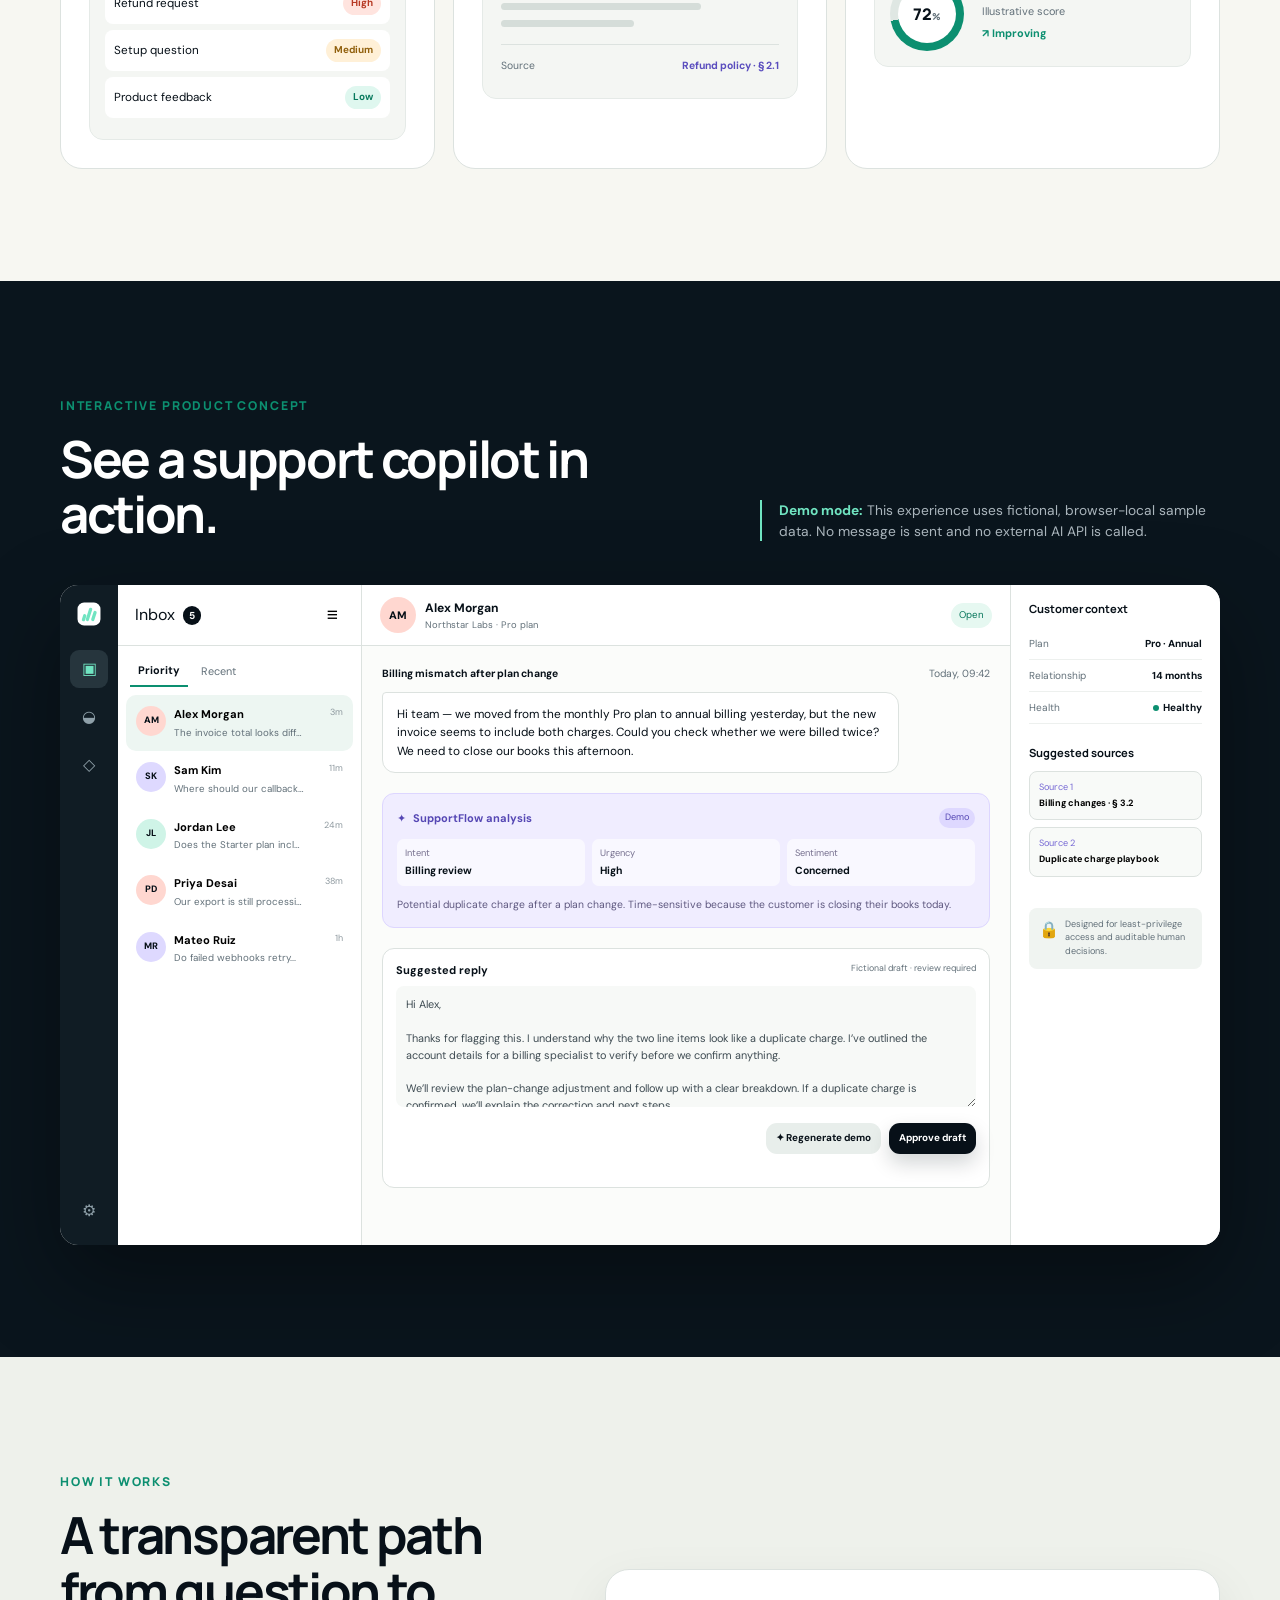
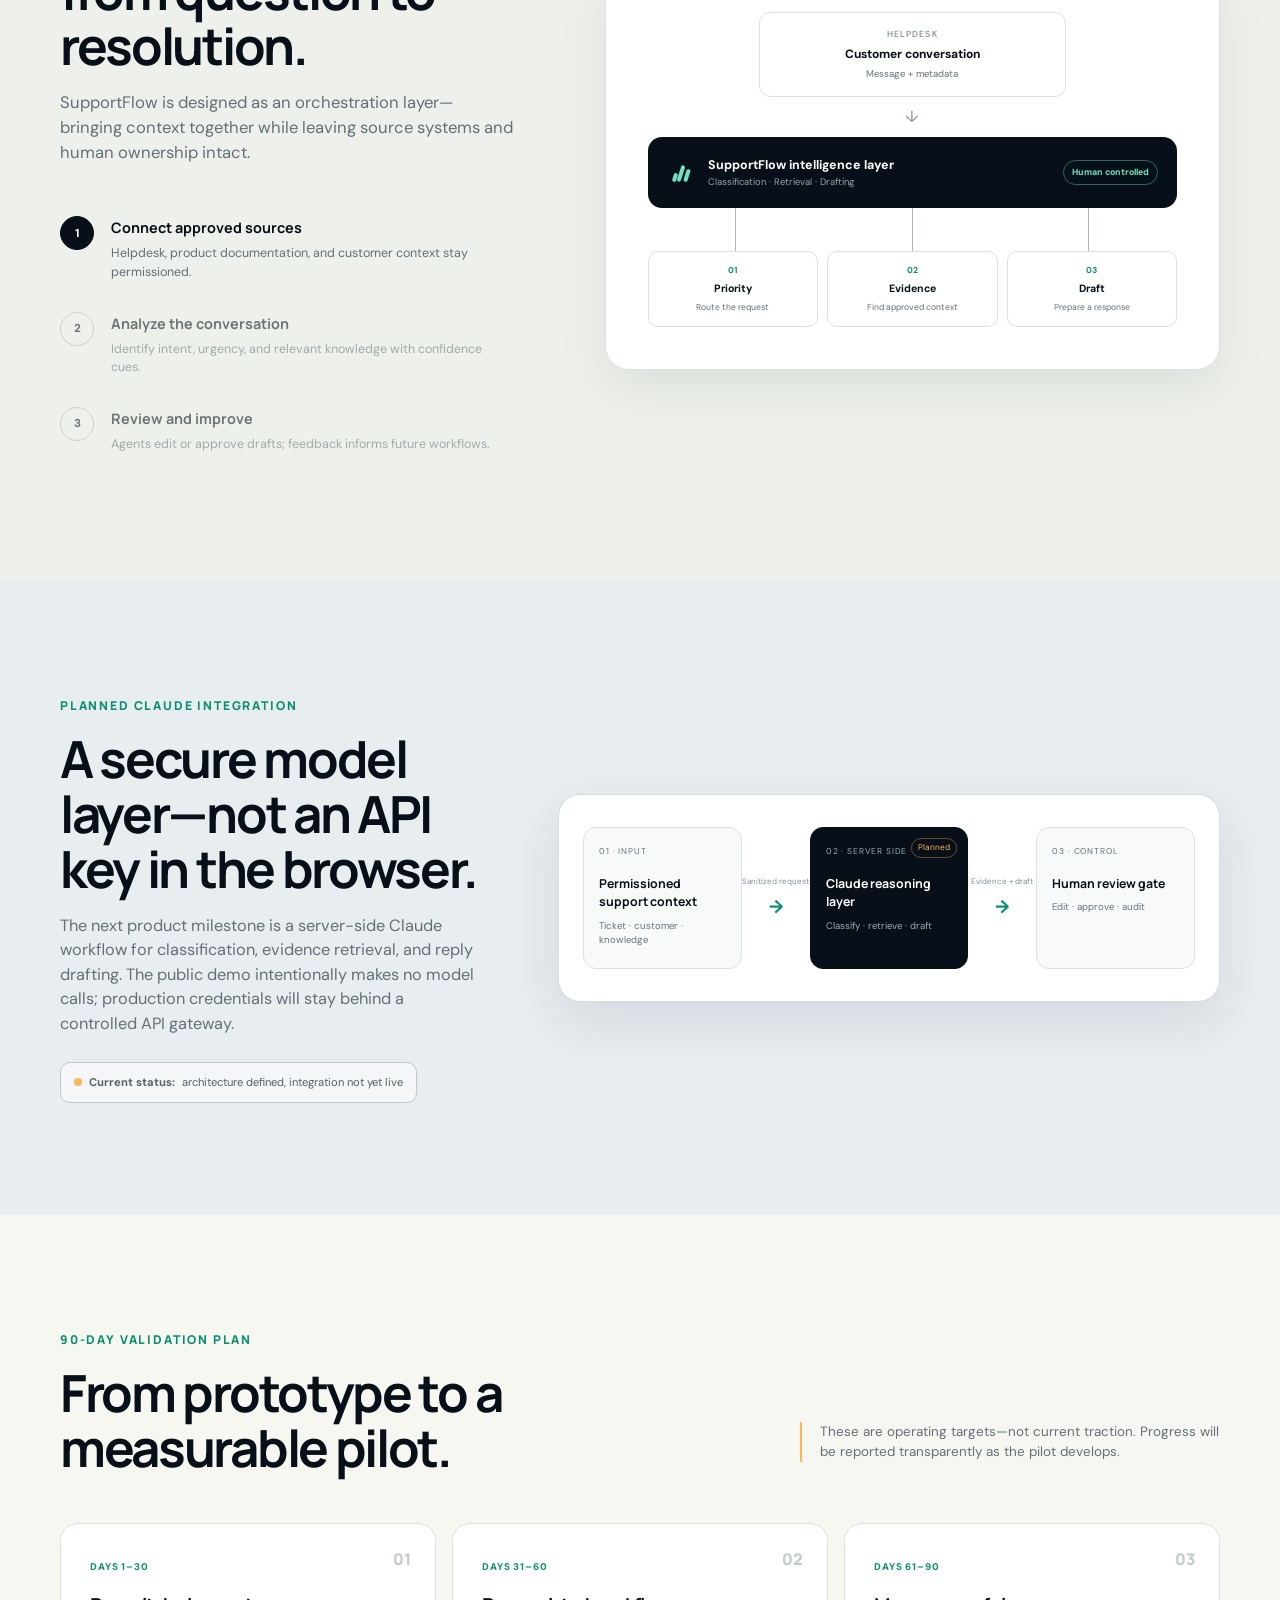
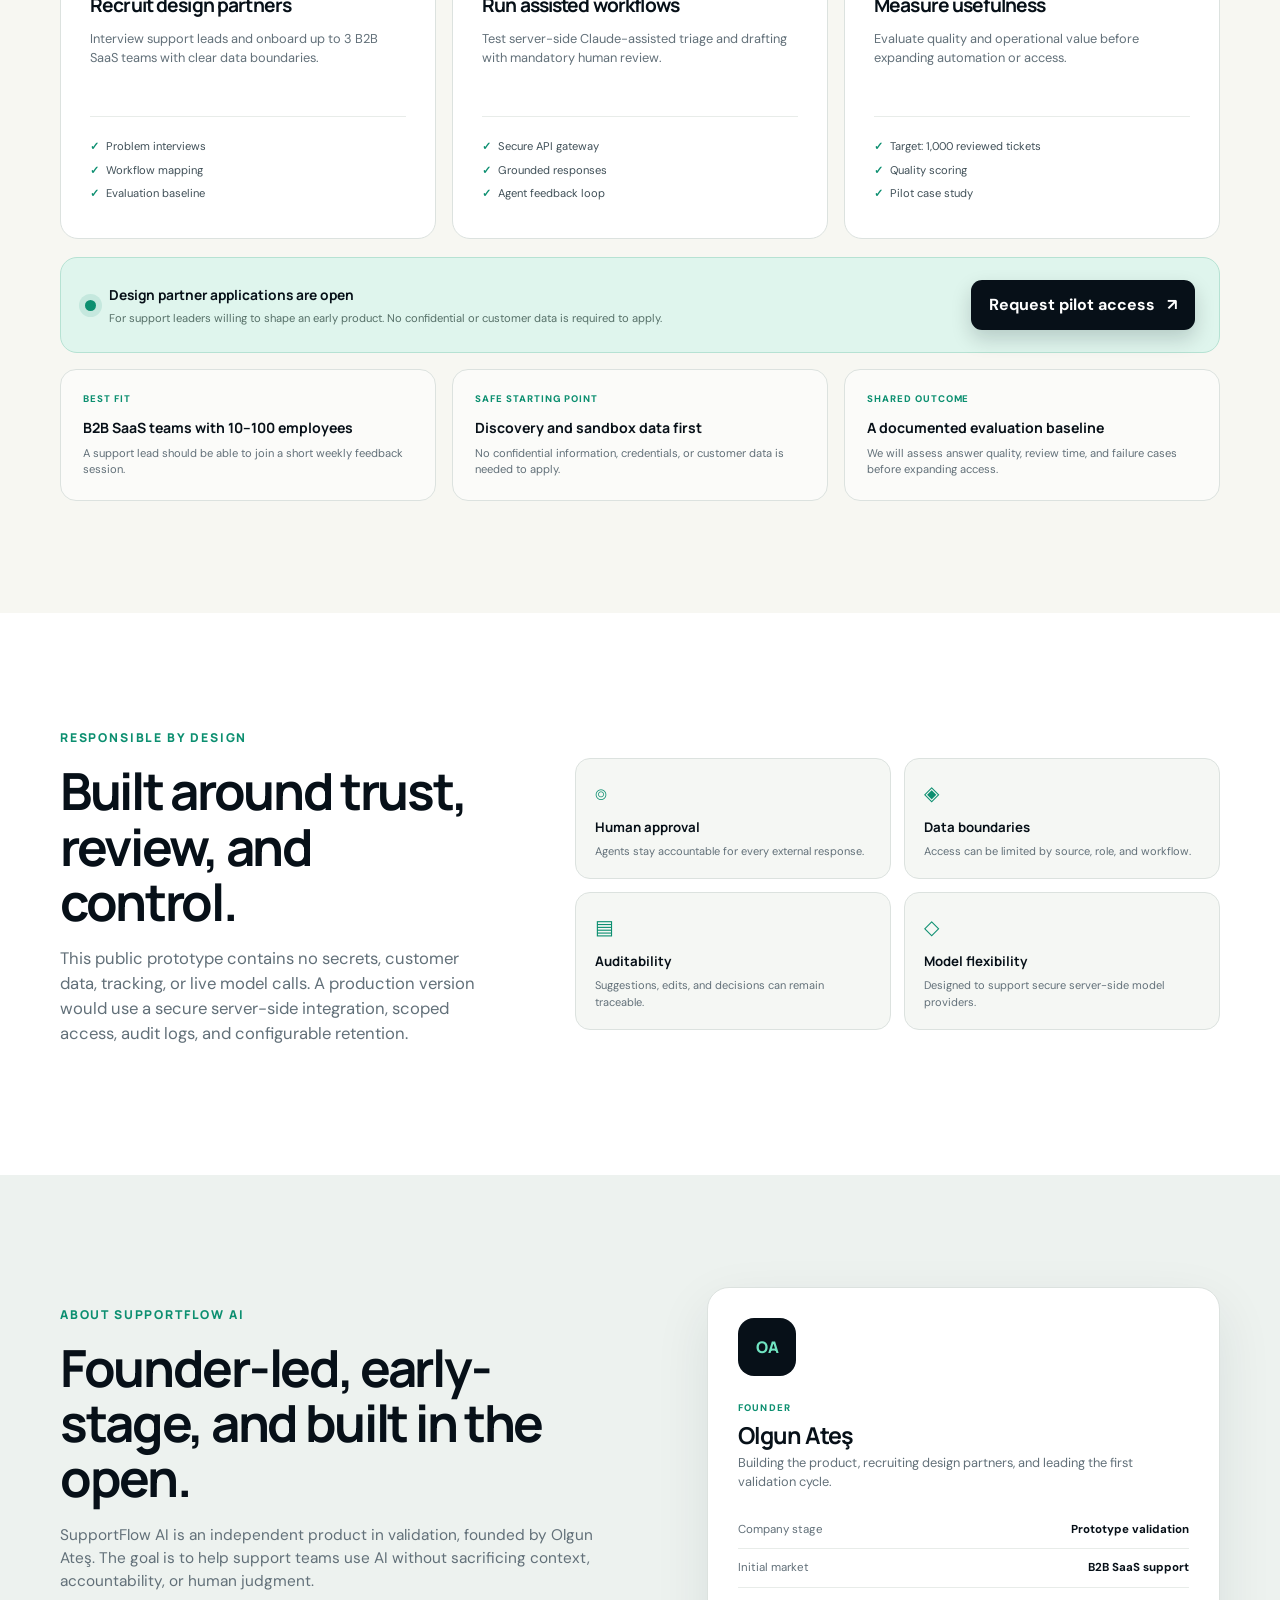
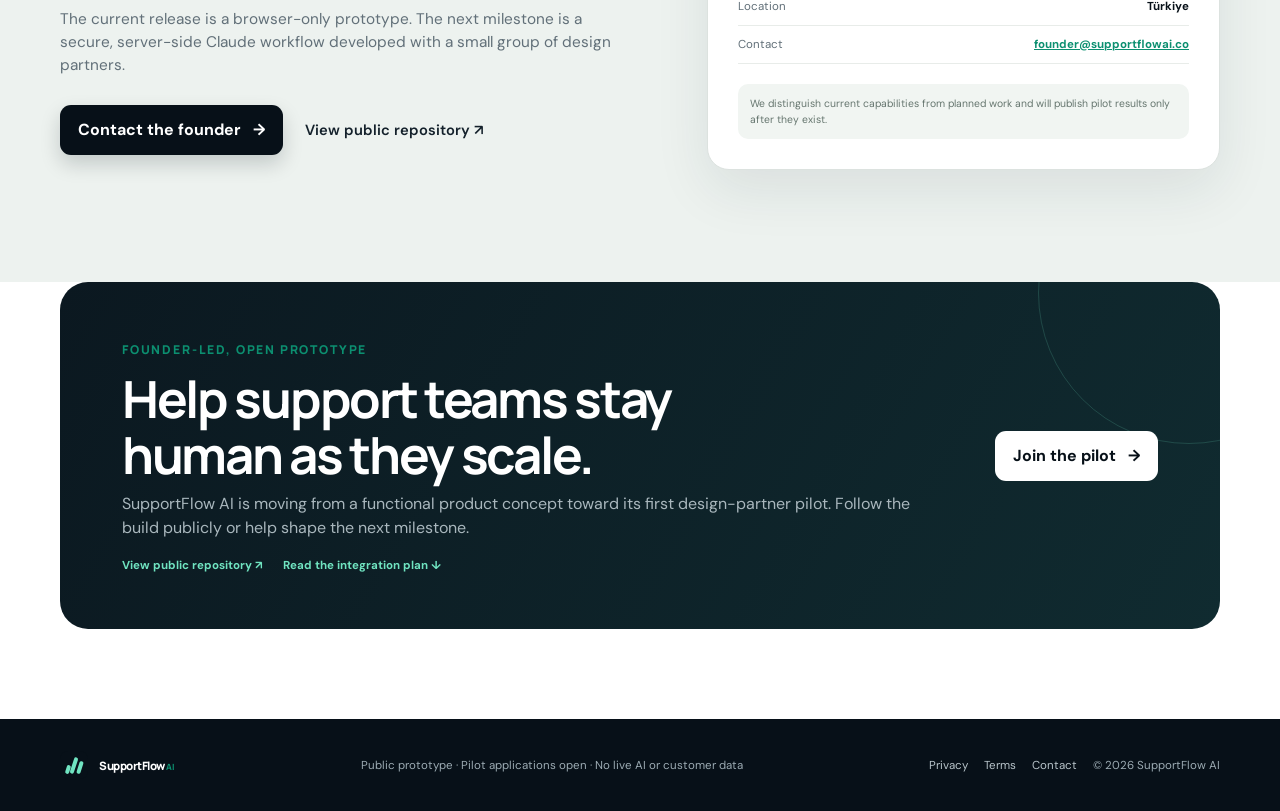
==== commit ed480c8e: "Add founder profile and design partner application flow" ====
--- a/index.html
+++ b/index.html
@@ -25,6 +25,7 @@
         <a href="#pilot">Pilot</a>
         <a href="#workflow">Workflow</a>
         <a href="#security">Security</a>
+        <a href="#about">About</a>
       </div>
       <a class="button button-small button-ghost" href="#pilot">Join the pilot</a>
     </nav>
@@ -250,7 +251,12 @@
         </div>
         <div class="pilot-cta reveal">
           <div><span class="pilot-dot"></span><div><strong>Design partner applications are open</strong><p>For support leaders willing to shape an early product. No confidential or customer data is required to apply.</p></div></div>
-          <a class="button button-primary" href="https://github.com/OlgunAts/supportflow-ai/issues/new?template=beta-request.yml" target="_blank" rel="noopener noreferrer">Request pilot access <span aria-hidden="true">↗</span></a>
+          <a class="button button-primary" href="mailto:founder@supportflowai.co?subject=SupportFlow%20AI%20design%20partner%20application&amp;body=Name%3A%0ACompany%3A%0ATeam%20size%3A%0ACurrent%20support%20workflow%3A%0ABiggest%20support%20challenge%3A">Request pilot access <span aria-hidden="true">↗</span></a>
+        </div>
+        <div class="pilot-fit-grid reveal" aria-label="Pilot fit and process">
+          <article><span>Best fit</span><strong>B2B SaaS teams with 10–100 employees</strong><p>A support lead should be able to join a short weekly feedback session.</p></article>
+          <article><span>Safe starting point</span><strong>Discovery and sandbox data first</strong><p>No confidential information, credentials, or customer data is needed to apply.</p></article>
+          <article><span>Shared outcome</span><strong>A documented evaluation baseline</strong><p>We will assess answer quality, review time, and failure cases before expanding access.</p></article>
         </div>
       </div>
     </section>
@@ -262,17 +268,36 @@
       </div>
     </section>
 
+    <section class="section about" id="about">
+      <div class="container about-grid">
+        <div class="about-copy reveal">
+          <span class="kicker">About SupportFlow AI</span>
+          <h2>Founder-led, early-stage, and built in the open.</h2>
+          <p>SupportFlow AI is an independent product in validation, founded by Olgun Ateş. The goal is to help support teams use AI without sacrificing context, accountability, or human judgment.</p>
+          <p>The current release is a browser-only prototype. The next milestone is a secure, server-side Claude workflow developed with a small group of design partners.</p>
+          <div class="about-actions"><a class="button button-primary" href="mailto:founder@supportflowai.co?subject=Hello%20SupportFlow%20AI">Contact the founder <span aria-hidden="true">→</span></a><a class="text-link" href="https://github.com/OlgunAts/supportflow-ai" target="_blank" rel="noopener noreferrer">View public repository ↗</a></div>
+        </div>
+        <article class="founder-card reveal delay-one">
+          <div class="founder-avatar" aria-hidden="true">OA</div>
+          <div><small>FOUNDER</small><h3>Olgun Ateş</h3><p>Building the product, recruiting design partners, and leading the first validation cycle.</p></div>
+          <dl><div><dt>Company stage</dt><dd>Prototype validation</dd></div><div><dt>Initial market</dt><dd>B2B SaaS support</dd></div><div><dt>Location</dt><dd>Türkiye</dd></div><div><dt>Contact</dt><dd><a href="mailto:founder@supportflowai.co">founder@supportflowai.co</a></dd></div></dl>
+          <p class="founder-note">We distinguish current capabilities from planned work and will publish pilot results only after they exist.</p>
+        </article>
+      </div>
+    </section>
+
     <section class="cta">
       <div class="container cta-card reveal">
         <div><span class="kicker">Founder-led, open prototype</span><h2>Help support teams stay human as they scale.</h2><p>SupportFlow AI is moving from a functional product concept toward its first design-partner pilot. Follow the build publicly or help shape the next milestone.</p><div class="cta-links"><a href="https://github.com/OlgunAts/supportflow-ai" target="_blank" rel="noopener noreferrer">View public repository ↗</a><a href="#claude-plan">Read the integration plan ↓</a></div></div>
-        <a class="button button-light" href="https://github.com/OlgunAts/supportflow-ai/issues/new?template=beta-request.yml" target="_blank" rel="noopener noreferrer">Join the pilot <span>→</span></a>
+        <a class="button button-light" href="mailto:founder@supportflowai.co?subject=SupportFlow%20AI%20design%20partner%20application">Join the pilot <span>→</span></a>
       </div>
     </section>
   </main>
 
   <footer>
-    <div class="container footer-row"><a class="brand" href="#top"><span class="brand-mark"><span></span><span></span><span></span></span><span>SupportFlow <em>AI</em></span></a><p>Public prototype · Pilot applications open · No live AI or customer data</p><span>© <span id="year"></span> SupportFlow AI</span></div>
+    <div class="container footer-row"><a class="brand" href="#top"><span class="brand-mark"><span></span><span></span><span></span></span><span>SupportFlow <em>AI</em></span></a><p>Public prototype · Pilot applications open · No live AI or customer data</p><div class="footer-links"><a href="privacy.html">Privacy</a><a href="terms.html">Terms</a><a href="mailto:founder@supportflowai.co">Contact</a><span>© <span id="year"></span> SupportFlow AI</span></div></div>
   </footer>
   <script src="script.js"></script>
 </body>
 </html>
+
--- a/styles.css
+++ b/styles.css
@@ -1,3 +1,5 @@
+.pilot-fit-grid{display:grid;grid-template-columns:repeat(3,1fr);gap:16px;margin-top:16px}.pilot-fit-grid article{border:1px solid var(--line);border-radius:16px;padding:22px;background:rgba(255,255,255,.55)}.pilot-fit-grid span{display:block;color:var(--mint-dark);font-size:.6rem;font-weight:800;letter-spacing:.1em;text-transform:uppercase}.pilot-fit-grid strong{display:block;font-family:Manrope;font-size:.88rem;margin:10px 0 7px}.pilot-fit-grid p{margin:0;color:var(--muted);font-size:.7rem}.about{background:#edf2ef}.about-grid{display:grid;grid-template-columns:1.05fr .95fr;gap:80px;align-items:center}.about-copy h2{font-size:clamp(2.2rem,4vw,3.7rem);margin:14px 0 18px}.about-copy>p{color:var(--muted);font-size:.96rem;max-width:650px}.about-actions{display:flex;align-items:center;gap:22px;margin-top:28px}.founder-card{background:#fff;border:1px solid var(--line);border-radius:22px;padding:30px;box-shadow:0 20px 55px rgba(22,44,54,.09)}.founder-avatar{width:58px;height:58px;display:grid;place-items:center;border-radius:16px;background:var(--ink);color:var(--mint);font-family:Manrope;font-weight:800;margin-bottom:18px}.founder-card small{color:var(--mint-dark);font-size:.6rem;font-weight:800;letter-spacing:.12em}.founder-card h3{font-size:1.45rem;margin:5px 0}.founder-card>div>p{font-size:.8rem;color:var(--muted);margin:0 0 20px}.founder-card dl{margin:20px 0}.founder-card dl div{display:flex;justify-content:space-between;gap:20px;padding:10px 0;border-bottom:1px solid #e8ece9;font-size:.72rem}.founder-card dt{color:var(--muted)}.founder-card dd{margin:0;text-align:right;font-weight:700}.founder-card a{color:var(--mint-dark)}.founder-note{font-size:.65rem;color:#66766f;background:#f1f5f2;border-radius:10px;padding:12px;margin:16px 0 0}.footer-links{display:flex;align-items:center;gap:16px}.footer-links a{color:#b8c4ca;text-decoration:none}.footer-links a:hover{color:var(--mint)}.legal-page{min-height:100vh;background:#eef2ef}.legal-shell{width:min(820px,calc(100% - 32px));margin:0 auto;padding:54px 0 80px}.legal-shell>.brand{display:inline-flex;margin-bottom:46px}.legal-shell article{background:#fff;border:1px solid var(--line);border-radius:24px;padding:clamp(28px,6vw,62px);box-shadow:var(--shadow)}.legal-shell h1{font-size:clamp(2.4rem,6vw,4.4rem);margin:12px 0}.legal-shell h2{font-size:1.1rem;margin:30px 0 8px}.legal-shell p{color:var(--muted)}.legal-shell a{color:var(--mint-dark)}.legal-updated{font-size:.75rem;border-bottom:1px solid var(--line);padding-bottom:25px;margin-bottom:28px}@media(max-width:980px){.pilot-fit-grid,.about-grid{grid-template-columns:1fr}.about-grid{gap:42px}}@media(max-width:720px){.pilot-fit-grid{grid-template-columns:1fr}.about-actions{align-items:flex-start;flex-direction:column}.footer-links{flex-wrap:wrap;justify-content:center}}
 :root{--ink:#071018;--ink-soft:#14212b;--paper:#f7f7f2;--white:#fff;--muted:#627079;--line:#dce2df;--mint:#70e4c1;--mint-dark:#0c8f70;--violet:#8977f5;--coral:#ff806b;--orange:#ffb75a;--shadow:0 24px 70px rgba(4,17,24,.13);--radius:22px}
 *{box-sizing:border-box}html{scroll-behavior:smooth}body{margin:0;background:var(--paper);color:var(--ink);font-family:"DM Sans",sans-serif;line-height:1.5}button,a{font:inherit}button{cursor:pointer}.container{width:min(1160px,calc(100% - 40px));margin:auto}.skip-link{position:fixed;left:12px;top:-50px;z-index:99;background:var(--mint);color:var(--ink);padding:10px 16px;border-radius:8px}.skip-link:focus{top:12px}.nav-shell{position:absolute;top:0;left:0;right:0;z-index:10}.nav{height:82px;display:flex;align-items:center;justify-content:space-between}.brand{display:flex;align-items:center;gap:11px;color:inherit;text-decoration:none;font-family:Manrope,sans-serif;font-weight:800;letter-spacing:-.04em}.brand em{color:var(--mint-dark);font-size:.74em;font-style:normal}.brand-mark{width:28px;height:28px;display:flex;align-items:flex-end;justify-content:center;gap:2px;padding:5px;border-radius:8px;background:var(--ink)}.brand-mark span{display:block;width:4px;border-radius:5px;background:var(--mint);transform:rotate(18deg)}.brand-mark span:nth-child(1){height:9px}.brand-mark span:nth-child(2){height:17px}.brand-mark span:nth-child(3){height:13px}.nav-links{display:flex;gap:32px}.nav-links a,.text-link{color:var(--ink-soft);text-decoration:none;font-weight:600;font-size:.92rem}.nav-links a:hover{color:var(--mint-dark)}.button{border:0;border-radius:11px;padding:13px 18px;text-decoration:none;font-weight:700;display:inline-flex;align-items:center;justify-content:center;gap:12px;transition:.2s ease}.button:hover{transform:translateY(-2px)}.button-small{padding:9px 14px;font-size:.88rem}.button-ghost{border:1px solid #bfc8c4;color:var(--ink);background:rgba(255,255,255,.65)}.button-primary{background:var(--ink);color:#fff;box-shadow:0 9px 20px rgba(5,21,29,.18)}.button-soft{background:#e8eeeb;color:var(--ink)}.button-light{background:#fff;color:var(--ink)}.hero{position:relative;overflow:hidden;padding:150px 0 88px;background:linear-gradient(125deg,#f5f8f3 0%,#eff3eb 52%,#eef4f0 100%)}.hero-grid{display:grid;grid-template-columns:1.02fr .98fr;gap:78px;align-items:center;position:relative}.hero-glow{position:absolute;border-radius:50%;filter:blur(1px)}.hero-glow-one{width:400px;height:400px;background:rgba(112,228,193,.16);top:-170px;left:-130px}.hero-glow-two{width:460px;height:460px;background:rgba(137,119,245,.09);right:-150px;bottom:-230px}.eyebrow,.kicker{font-family:Manrope,sans-serif;font-size:.76rem;letter-spacing:.15em;text-transform:uppercase;font-weight:800;color:var(--mint-dark)}.eyebrow{display:inline-flex;align-items:center;gap:9px;padding:7px 11px;border:1px solid rgba(12,143,112,.25);border-radius:999px;background:rgba(255,255,255,.55)}.pulse{width:7px;height:7px;border-radius:50%;background:var(--mint-dark);box-shadow:0 0 0 5px rgba(112,228,193,.22)}h1,h2,h3{font-family:Manrope,sans-serif;line-height:1.08;letter-spacing:-.045em;margin-top:0}h1{font-size:clamp(3.1rem,6vw,5.5rem);margin:24px 0 24px;max-width:720px}h1 span{color:var(--mint-dark)}.hero-lede{font-size:1.14rem;color:var(--muted);max-width:610px}.hero-actions{display:flex;align-items:center;gap:27px;margin:34px 0}.trust-row{display:flex;gap:21px;color:#41515a;font-size:.82rem;font-weight:600}.trust-row i{font-style:normal;color:var(--mint-dark);margin-right:4px}.hero-card{background:#fff;border:1px solid rgba(7,16,24,.09);border-radius:20px;box-shadow:var(--shadow);overflow:hidden;transform:rotate(1deg)}.window-bar{height:50px;background:#f1f3f0;border-bottom:1px solid var(--line);display:flex;align-items:center;justify-content:space-between;padding:0 18px;font-size:.74rem;font-weight:700;color:#53616a}.window-dots{display:flex;gap:5px}.window-dots span{width:7px;height:7px;border-radius:50%;background:#c2cac6}.live-pill{background:#dff8ef;color:#087d60;padding:4px 8px;border-radius:99px}.pulse-panel{display:grid;grid-template-columns:1fr 1.6fr;gap:22px;padding:22px;border-bottom:1px solid var(--line)}.metric-main span{display:block;color:var(--muted);font-size:.76rem}.metric-main strong{font-family:Manrope,sans-serif;font-size:2.5rem;display:block}.metric-main small{color:var(--muted)}.metric-main b{color:var(--mint-dark)}.mini-chart{height:90px;display:flex;gap:7px;align-items:flex-end}.mini-chart div{flex:1;border-radius:5px 5px 2px 2px;background:#d4ddd8}.mini-chart .active{background:var(--mint)}.queue-list{padding:17px 22px 7px}.queue-head{display:flex;justify-content:space-between;font-size:.76rem;color:var(--muted);margin-bottom:6px}.queue-head button{border:0;background:none;color:var(--mint-dark);font-weight:700}.queue-list article{display:grid;grid-template-columns:36px 1fr auto;align-items:center;gap:11px;padding:12px 0;border-top:1px solid #edf0ee}.queue-list article div strong,.queue-list article div small{display:block}.queue-list article div strong{font-size:.82rem}.queue-list article div small{font-size:.69rem;color:var(--muted)}.avatar{display:grid;place-items:center;width:36px;height:36px;border-radius:50%;font-size:.68rem;font-weight:800;color:var(--ink)}.avatar.coral{background:#ffd7d0}.avatar.violet{background:#ded9ff}.avatar.green{background:#cff4e7}.tag{font-size:.62rem;padding:4px 8px;border-radius:99px}.tag.high{background:#ffe4df;color:#b73924}.tag.medium{background:#fff0d7;color:#91600d}.tag.low{background:#dff7ef;color:#087a5e}.ai-note{display:flex;gap:10px;margin:8px 18px 18px;padding:12px;background:#f0edff;border:1px solid #ded8ff;border-radius:12px}.ai-note span{color:var(--violet)}.ai-note p{font-size:.7rem;margin:0;color:#5d567d}.ai-note strong{display:block;color:#3d3568}.logos{padding:23px 0;background:#fff;border-top:1px solid var(--line);border-bottom:1px solid var(--line)}.logo-row{display:flex;align-items:center;justify-content:space-between;gap:24px;color:#8a959b}.logo-row>span{font-size:.72rem;letter-spacing:.08em;text-transform:uppercase}.logo-row div{font-family:Manrope;font-weight:800;color:#66747b}.logo-row b{color:#a3ada8}.section{padding:112px 0}.section-heading{text-align:center;max-width:720px;margin:0 auto 52px}.section-heading h2,.demo-heading h2,.workflow-copy h2,.security h2,.cta h2{font-size:clamp(2.2rem,4vw,3.7rem);margin:14px 0 17px}.section-heading p,.demo-heading p,.workflow-copy>p,.security-wrap>div>p{color:var(--muted);font-size:1.04rem}.feature-grid{display:grid;grid-template-columns:repeat(3,1fr);gap:18px}.feature-card{position:relative;background:#fff;padding:28px;border:1px solid var(--line);border-radius:var(--radius);overflow:hidden}.feature-icon{width:45px;height:45px;border-radius:13px;display:grid;place-items:center;font-size:1.25rem;font-weight:800}.mint{background:#d9f8ee;color:#087e62}.violet-bg{background:#e8e4ff;color:#6958d9}.orange-bg{background:#fff0d9;color:#a3610a}.step{position:absolute;right:28px;top:31px;font-size:.72rem;color:#9aa4a0;font-weight:700}.feature-card h3{font-size:1.3rem;margin:23px 0 12px}.feature-card>p{color:var(--muted);font-size:.9rem;min-height:82px}.feature-visual{margin-top:24px;background:#f4f6f3;border:1px solid #e5eae7;border-radius:14px;padding:15px}.triage-visual div{display:flex;justify-content:space-between;align-items:center;background:#fff;padding:9px;margin:6px 0;border-radius:8px;font-size:.73rem}.draft-visual{padding:24px 18px}.typing-line{display:block;height:7px;width:72%;background:#d5ddd9;border-radius:9px;margin-bottom:10px}.typing-line.wide{width:92%}.typing-line.short{width:48%}.draft-visual div{border-top:1px solid var(--line);padding-top:13px;margin-top:17px;display:flex;justify-content:space-between;font-size:.65rem;color:var(--muted)}.draft-visual div b{color:#5a4dbe}.insight-visual{display:flex;align-items:center;gap:18px}.donut{width:74px;height:74px;display:grid;place-items:center;border-radius:50%;background:conic-gradient(var(--mint-dark) 0 72%,#dfe7e3 72%);position:relative}.donut:before{content:"";position:absolute;inset:8px;background:#fff;border-radius:50%}.donut span{position:relative;font-family:Manrope;font-weight:800}.donut small{font-size:.6em}.insight-visual>div:last-child strong,.insight-visual>div:last-child small,.insight-visual>div:last-child b{display:block;font-size:.68rem}.insight-visual small{color:var(--muted)}.insight-visual b{color:var(--mint-dark);margin-top:6px}.demo-section{background:#0a151d;color:#fff}.demo-heading{display:grid;grid-template-columns:1fr 460px;align-items:end;gap:40px;margin-bottom:44px}.demo-heading h2{margin-bottom:0}.demo-heading p{color:#aab5bc;margin:0;font-size:.86rem;border-left:2px solid var(--mint);padding-left:17px}.demo-heading p strong{color:var(--mint)}.demo-app{min-height:660px;display:grid;grid-template-columns:58px 244px 1fr 210px;background:#f7f8f6;color:var(--ink);border-radius:18px;overflow:hidden;box-shadow:0 35px 90px rgba(0,0,0,.38)}.demo-sidebar{background:#101c24;display:flex;align-items:center;flex-direction:column;padding:15px 0;gap:10px}.demo-sidebar .brand-mark{background:#fff;transform:scale(.82);margin-bottom:12px}.demo-sidebar button{border:0;background:transparent;color:#8fa0a9;width:38px;height:38px;border-radius:9px}.demo-sidebar button:hover,.demo-sidebar button.side-active{background:#26353d;color:var(--mint)}.side-spacer{flex:1}.inbox-pane{border-right:1px solid var(--line);background:#fff}.pane-title{height:61px;padding:0 17px;display:flex;align-items:center;justify-content:space-between;border-bottom:1px solid var(--line)}.pane-title div{display:flex;gap:8px;align-items:center}.pane-title strong{background:var(--ink);color:#fff;border-radius:99px;font-size:.63rem;padding:2px 6px}.pane-title button{border:0;background:none;font-size:1.2rem}.inbox-tabs{display:flex;padding:10px 12px 4px;gap:5px}.inbox-tabs button{border:0;background:none;color:var(--muted);font-size:.68rem;padding:6px 8px}.inbox-tabs button.active{color:var(--ink);font-weight:700;border-bottom:2px solid var(--mint-dark)}.conversation-list{padding:4px 8px}.conversation-item{width:100%;text-align:left;border:0;background:#fff;padding:11px 10px;border-radius:10px;display:grid;grid-template-columns:30px 1fr auto;gap:8px;align-items:start}.conversation-item:hover,.conversation-item.active{background:#edf6f2}.conversation-item .avatar{width:30px;height:30px;font-size:.58rem}.conversation-item div strong,.conversation-item div small{display:block}.conversation-item div strong{font-size:.7rem;margin-bottom:3px}.conversation-item div small{font-size:.61rem;color:var(--muted);white-space:nowrap;overflow:hidden;text-overflow:ellipsis;max-width:130px}.conversation-item time{font-size:.56rem;color:#8d989e}.conversation-pane{min-width:0;background:#fbfcfa}.conversation-header{height:61px;padding:0 18px;border-bottom:1px solid var(--line);display:flex;align-items:center;justify-content:space-between;background:#fff}.conversation-header>div{display:flex;align-items:center;gap:9px}.conversation-header strong,.conversation-header small{display:block}.conversation-header strong{font-size:.76rem}.conversation-header small{font-size:.59rem;color:var(--muted)}.status-pill{font-size:.61rem;background:#e6f8f1;color:#08775c;padding:5px 8px;border-radius:99px}.message-area{padding:20px;height:599px;overflow:auto}.message-meta{display:flex;justify-content:space-between;font-size:.65rem;color:var(--muted);margin-bottom:10px}.message-meta span{color:var(--ink);font-weight:700}.customer-message{display:flex;justify-content:flex-start}.customer-message p{font-size:.74rem;line-height:1.55;background:#fff;border:1px solid var(--line);padding:12px 14px;border-radius:4px 13px 13px 13px;max-width:85%;margin:0}.analysis-card{margin:20px 0;background:#f0edff;border:1px solid #ddd6ff;border-radius:12px;padding:14px}.analysis-title{display:flex;align-items:center;gap:7px;font-size:.69rem;color:#5547b4}.analysis-title small{margin-left:auto;background:#ded8ff;padding:3px 6px;border-radius:99px}.analysis-grid{display:grid;grid-template-columns:repeat(3,1fr);gap:7px;margin:11px 0}.analysis-grid div{background:rgba(255,255,255,.65);padding:8px;border-radius:7px}.analysis-grid span,.analysis-grid b{display:block;font-size:.58rem}.analysis-grid span{color:#76708f}.analysis-grid b{font-size:.65rem;margin-top:2px}.analysis-card>p{font-size:.65rem;line-height:1.45;color:#5f5980;margin:8px 0 0}.reply-box{border:1px solid var(--line);border-radius:12px;background:#fff;padding:13px}.reply-label{display:flex;justify-content:space-between;margin-bottom:8px}.reply-label span{font-size:.69rem;font-weight:700}.reply-label small{font-size:.55rem;color:var(--muted)}.reply-box textarea{width:100%;resize:vertical;border:0;outline:none;background:#f7f9f7;border-radius:8px;padding:10px;font:inherit;font-size:.68rem;line-height:1.55;color:#3e4b52}.reply-actions{display:flex;justify-content:flex-end;gap:8px;margin-top:9px}.reply-actions .button{font-size:.62rem;padding:8px 10px}.action-feedback{min-height:15px;text-align:right;margin:5px 0 0;font-size:.58rem;color:var(--mint-dark)}.context-pane{background:#fff;border-left:1px solid var(--line);padding:18px}.context-pane h3{font-size:.7rem;letter-spacing:0;margin:0 0 12px}.context-pane dl{margin:0 0 23px}.context-pane dl div{display:flex;justify-content:space-between;padding:8px 0;border-bottom:1px solid #edf0ee;font-size:.63rem}.context-pane dt{color:var(--muted)}.context-pane dd{margin:0;font-weight:700}.health-dot{display:inline-block;width:6px;height:6px;background:var(--mint-dark);border-radius:50%;margin-right:4px}.source-list button{width:100%;border:1px solid var(--line);background:#f8faf8;text-align:left;padding:9px;border-radius:8px;margin-bottom:7px}.source-list button span,.source-list button b{display:block;font-size:.57rem}.source-list button span{color:#7668d4}.source-list button b{margin-top:2px}.context-note{display:flex;gap:6px;margin-top:24px;padding:10px;background:#f0f4f1;border-radius:8px}.context-note p{font-size:.57rem;color:var(--muted);margin:0}.workflow{background:#eef1eb}.workflow-grid{display:grid;grid-template-columns:.85fr 1.15fr;gap:90px;align-items:center}.workflow-list{list-style:none;padding:0;margin:36px 0 0}.workflow-list li{display:flex;gap:17px;padding:15px 0;opacity:.55}.workflow-list li.active{opacity:1}.workflow-list li>span{flex:0 0 34px;height:34px;border:1px solid #aab6b0;border-radius:50%;display:grid;place-items:center;font-weight:800;font-size:.72rem}.workflow-list li.active>span{background:var(--ink);color:#fff;border-color:var(--ink)}.workflow-list strong{font-family:Manrope;font-size:.9rem}.workflow-list p{margin:4px 0 0;font-size:.78rem;color:var(--muted)}.architecture{background:#fff;border:1px solid var(--line);border-radius:24px;padding:42px;box-shadow:0 18px 50px rgba(11,29,37,.08)}.arch-source{width:58%;margin:auto;text-align:center;border:1px solid var(--line);padding:15px;border-radius:11px}.arch-source span,.arch-source strong,.arch-source small{display:block}.arch-source span{font-size:.55rem;color:var(--muted);letter-spacing:.12em}.arch-source strong{font-size:.75rem;margin:4px}.arch-source small{font-size:.6rem;color:var(--muted)}.arch-arrow{text-align:center;color:#8d9994;height:40px;line-height:40px}.arch-core{display:flex;align-items:center;gap:13px;background:var(--ink);color:#fff;border-radius:14px;padding:19px}.arch-core strong,.arch-core small{display:block}.arch-core strong{font-size:.78rem}.arch-core small{font-size:.59rem;color:#96a7b0}.arch-core>b{margin-left:auto;color:var(--mint);border:1px solid rgba(112,228,193,.4);padding:5px 8px;border-radius:99px;font-size:.55rem}.arch-split{display:flex;justify-content:space-around;height:43px}.arch-split span{width:1px;background:#aeb9b4}.arch-results{display:grid;grid-template-columns:repeat(3,1fr);gap:9px}.arch-results div{text-align:center;border:1px solid var(--line);border-radius:10px;padding:12px 5px}.arch-results b,.arch-results strong,.arch-results small{display:block}.arch-results b{font-size:.54rem;color:var(--mint-dark)}.arch-results strong{font-size:.66rem;margin:4px}.arch-results small{font-size:.54rem;color:var(--muted)}.security{background:#fff}.security-wrap{display:grid;grid-template-columns:.8fr 1.2fr;gap:85px;align-items:center}.security-grid{display:grid;grid-template-columns:1fr 1fr;gap:13px}.security-grid article{background:#f5f7f4;border:1px solid var(--line);border-radius:15px;padding:19px}.security-grid article>span{font-size:1.25rem;color:var(--mint-dark)}.security-grid strong{display:block;font-family:Manrope;font-size:.83rem;margin:10px 0 5px}.security-grid p{font-size:.69rem;color:var(--muted);margin:0}.cta{background:#fff;padding:0 0 90px}.cta-card{background:linear-gradient(120deg,#0b1820,#102b30);color:#fff;border-radius:28px;padding:55px 62px;display:flex;align-items:center;justify-content:space-between;gap:60px;overflow:hidden;position:relative}.cta-card:after{content:"";position:absolute;width:300px;height:300px;border:1px solid rgba(112,228,193,.18);border-radius:50%;right:-120px;top:-140px}.cta h2{max-width:700px;margin:10px 0;font-size:clamp(2rem,4vw,3.5rem)}.cta p{color:#a9b7bd;margin:0}.cta .button{flex:0 0 auto;position:relative;z-index:1}footer{background:#071018;color:#9cabb3;padding:26px 0}.footer-row{display:flex;justify-content:space-between;align-items:center;font-size:.72rem}.footer-row .brand{color:#fff}.reveal{opacity:0;transform:translateY(18px);transition:opacity .7s ease,transform .7s ease}.reveal.visible{opacity:1;transform:none}.delay-one{transition-delay:.12s}.delay-two{transition-delay:.24s}@media(prefers-reduced-motion:reduce){html{scroll-behavior:auto}.reveal{opacity:1;transform:none;transition:none}.button:hover{transform:none}}@media(max-width:980px){.hero-grid,.workflow-grid,.security-wrap{grid-template-columns:1fr}.hero-grid{gap:54px}.hero-copy{text-align:center}.hero-lede{margin-left:auto;margin-right:auto}.hero-actions,.trust-row{justify-content:center}.hero-card{max-width:620px;margin:auto}.feature-grid{grid-template-columns:1fr}.feature-card>p{min-height:0}.demo-heading{grid-template-columns:1fr}.demo-app{grid-template-columns:52px 210px 1fr}.context-pane{display:none}.workflow-grid,.security-wrap{gap:52px}.demo-app{min-height:620px}.message-area{height:559px}}@media(max-width:720px){.container{width:min(100% - 26px,1160px)}.nav-links{display:none}.nav{height:70px}.hero{padding-top:120px}.hero-actions{flex-direction:column;gap:15px}.trust-row{flex-wrap:wrap}.logo-row{flex-wrap:wrap;justify-content:center}.logo-row>span{width:100%;text-align:center}.section{padding:80px 0}.demo-app{display:block;min-height:0}.demo-sidebar,.inbox-pane{display:none}.conversation-pane{min-height:620px}.message-area{height:auto;min-height:559px}.analysis-grid{grid-template-columns:1fr}.reply-label{gap:12px}.reply-actions{flex-wrap:wrap}.architecture{padding:25px 16px}.arch-source{width:80%}.arch-core{align-items:flex-start;flex-wrap:wrap}.arch-core>b{margin-left:0}.arch-results{gap:5px}.security-grid{grid-template-columns:1fr}.cta-card{padding:42px 28px;align-items:flex-start;flex-direction:column;gap:26px}.footer-row{flex-direction:column;gap:15px;text-align:center}}
 .focus-strip{background:#0b171f;color:#fff;padding:28px 0}.focus-grid{display:grid;grid-template-columns:repeat(4,1fr)}.focus-grid>div{padding:3px 24px;border-right:1px solid rgba(255,255,255,.12)}.focus-grid>div:first-child{padding-left:0}.focus-grid>div:last-child{border:0}.focus-label{display:block;color:#8ea0aa;font-size:.63rem;text-transform:uppercase;letter-spacing:.1em;margin-bottom:5px}.focus-grid strong{font-family:Manrope,sans-serif;font-size:.82rem}.claude-plan{background:#e8edf0}.claude-grid{display:grid;grid-template-columns:.78fr 1.22fr;gap:75px;align-items:center}.claude-copy h2,.pilot-heading h2{font-size:clamp(2.2rem,4vw,3.7rem);margin:14px 0 17px}.claude-copy>p{color:var(--muted);font-size:1.02rem}.stage-badge{display:flex;align-items:center;gap:7px;margin-top:26px;padding:11px 13px;border:1px solid #bdc9cc;border-radius:10px;width:fit-content;font-size:.7rem;color:#516169;background:rgba(255,255,255,.52)}.stage-badge>span{width:8px;height:8px;border-radius:50%;background:var(--orange)}.integration-map{display:flex;align-items:center;background:#fff;border:1px solid #d3dce0;border-radius:22px;padding:32px 24px;box-shadow:0 20px 55px rgba(22,44,54,.1)}.map-node{position:relative;flex:1;min-height:142px;padding:18px 15px;border:1px solid var(--line);border-radius:13px;background:#f8faf9}.map-node small,.map-node strong,.map-node>span{display:block}.map-node small{font-size:.53rem;letter-spacing:.1em;color:var(--muted)}.map-node strong{font-family:Manrope;font-size:.77rem;margin:16px 0 7px}.map-node>span{font-size:.6rem;color:var(--muted)}.model-node{background:var(--ink);border-color:var(--ink);color:#fff}.model-node small,.model-node>span{color:#9babb3}.model-node em{position:absolute;right:10px;top:10px;font-style:normal;font-size:.52rem;color:var(--orange);border:1px solid rgba(255,183,90,.36);padding:3px 6px;border-radius:99px}.map-connector{flex:0 0 68px;text-align:center;color:#819098}.map-connector span{display:block;font-size:.5rem;margin-bottom:7px}.map-connector b{font-size:1.15rem;color:var(--mint-dark)}.pilot{background:#f7f7f2}.pilot-heading{display:grid;grid-template-columns:1fr 420px;gap:60px;align-items:end;margin-bottom:48px}.pilot-heading h2{margin-bottom:0}.pilot-heading>p{font-size:.84rem;color:var(--muted);border-left:2px solid var(--orange);padding-left:18px}.milestone-grid{display:grid;grid-template-columns:repeat(3,1fr);gap:16px}.milestone-card{position:relative;background:#fff;border:1px solid var(--line);border-radius:18px;padding:29px}.milestone-number{position:absolute;right:24px;top:23px;color:#c2ccc7;font-family:Manrope;font-weight:800}.milestone-card>small{color:var(--mint-dark);text-transform:uppercase;letter-spacing:.09em;font-size:.61rem;font-weight:800}.milestone-card h3{font-size:1.2rem;margin:18px 0 11px}.milestone-card p{font-size:.8rem;color:var(--muted);min-height:74px}.milestone-card ul{list-style:none;padding:14px 0 0;margin:0;border-top:1px solid #e8ece9}.milestone-card li{font-size:.7rem;margin:7px 0;color:#405058}.milestone-card li:before{content:"✓";color:var(--mint-dark);font-weight:800;margin-right:7px}.pilot-cta{margin-top:18px;background:#dff5ed;border:1px solid #b6e2d3;border-radius:17px;padding:22px 24px;display:flex;align-items:center;justify-content:space-between;gap:24px}.pilot-cta>div{display:flex;align-items:center;gap:13px}.pilot-dot{width:11px;height:11px;flex:0 0 11px;border-radius:50%;background:var(--mint-dark);box-shadow:0 0 0 6px rgba(12,143,112,.12)}.pilot-cta strong{font-family:Manrope;font-size:.86rem}.pilot-cta p{font-size:.7rem;color:#567068;margin:3px 0 0}.cta-links{display:flex;gap:20px;margin-top:17px}.cta-links a{color:var(--mint);font-size:.72rem;font-weight:700;text-decoration:none}.cta-links a:hover{text-decoration:underline}@media(max-width:980px){.focus-grid{grid-template-columns:1fr 1fr;gap:22px}.focus-grid>div{border-right:0;padding:0}.claude-grid{grid-template-columns:1fr;gap:45px}.pilot-heading{grid-template-columns:1fr}.milestone-grid{grid-template-columns:1fr}.milestone-card p{min-height:0}}@media(max-width:720px){.focus-grid{grid-template-columns:1fr}.integration-map{flex-direction:column}.map-node{width:100%;min-height:120px}.map-connector{flex:0 0 auto;padding:12px}.map-connector b{display:block;transform:rotate(90deg)}.pilot-cta{align-items:flex-start;flex-direction:column}.pilot-cta .button{width:100%}.cta-links{flex-direction:column;gap:8px}}
+
